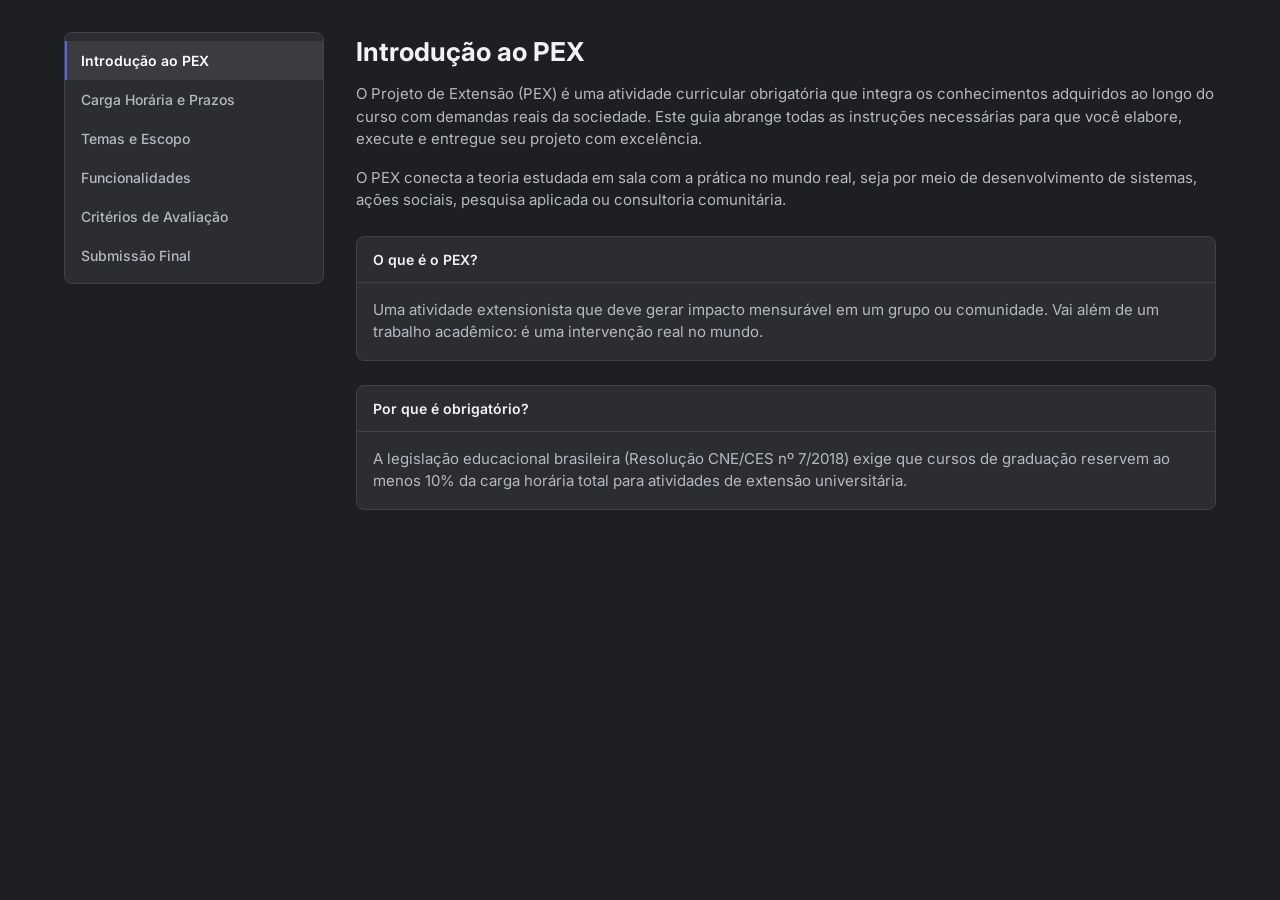
==== guia-pex.html @ d1f0557c "feat: Introduce client-side view switching with new JavaScript and update the PEX guide's HTML struc" ====
<!DOCTYPE html>
<html lang="pt-BR">
<head>
    <meta charset="UTF-8">
    <meta name="viewport" content="width=device-width, initial-scale=1.0">
    <title>Guia Definitivo PEX - Wiki</title>
    <link rel="stylesheet" href="css/styles.css">
    <style>
        /* ── View sections ─────────────────────────────── */
        .view-section {
            display: none;          /* todas ocultas por padrão */
        }
        .view-section.is-active {
            display: block;         /* apenas a ativa fica visível */
        }

        /* ── Sidebar active state ──────────────────────── */
        /* Sobrescreve o genérico do styles.css com visual mais forte */
        .sidebar-nav-item {
            display: block;
            padding: 9px 16px 9px 14px;   /* 14px para acomodar a borda */
            color: var(--text-secondary);
            font-weight: 500;
            cursor: pointer;
            border-left: 2px solid transparent;
            transition: background 0.15s, color 0.15s, border-color 0.15s;
            text-decoration: none;
        }
        .sidebar-nav-item:hover {
            background-color: var(--bg-sidebar-hover);
            color: var(--text-primary);
        }
        .sidebar-nav-item.active {
            background-color: rgba(255, 255, 255, 0.07);
            color: #ffffff;
            font-weight: 600;
            border-left: 2px solid #5865f2;  /* azul/roxo Discord */
        }

        /* ── Content typography ────────────────────────── */
        .main-content h1 {
            font-size: 26px;
            font-weight: 700;
            margin-bottom: 12px;
        }
        .main-content h2 {
            font-size: 18px;
            font-weight: 600;
            margin-top: 36px;
            margin-bottom: 14px;
        }
    </style>
</head>
<body>

<main class="container">
    <div class="internal-layout">

        <!-- ── Sidebar ──────────────────────────────────── -->
        <aside class="sidebar">
            <nav>
                <ul class="sidebar-nav">
                    <li><a class="sidebar-nav-item active" data-view="introducao" href="#introducao">Introdução ao PEX</a></li>
                    <li><a class="sidebar-nav-item" data-view="carga-horaria" href="#carga-horaria">Carga Horária e Prazos</a></li>
                    <li><a class="sidebar-nav-item" data-view="temas" href="#temas">Temas e Escopo</a></li>
                    <li><a class="sidebar-nav-item" data-view="funcionalidades" href="#funcionalidades">Funcionalidades</a></li>
                    <li><a class="sidebar-nav-item" data-view="criterios" href="#criterios">Critérios de Avaliação</a></li>
                    <li><a class="sidebar-nav-item" data-view="submissao" href="#submissao">Submissão Final</a></li>
                </ul>
            </nav>
        </aside>

        <!-- ── Content Switcher ─────────────────────────── -->
        <div class="main-content">

            <!-- VIEW: Introdução -->
            <section class="view-section is-active" id="introducao">
                <h1>Introdução ao PEX</h1>
                <p>O Projeto de Extensão (PEX) é uma atividade curricular obrigatória que integra os conhecimentos adquiridos ao longo do curso com demandas reais da sociedade. Este guia abrange todas as instruções necessárias para que você elabore, execute e entregue seu projeto com excelência.</p>
                <p>O PEX conecta a teoria estudada em sala com a prática no mundo real, seja por meio de desenvolvimento de sistemas, ações sociais, pesquisa aplicada ou consultoria comunitária.</p>

                <div class="structured-block">
                    <div class="block-header"><span>O que é o PEX?</span></div>
                    <div class="block-content">
                        <p style="margin-bottom:0">Uma atividade extensionista que deve gerar impacto mensurável em um grupo ou comunidade. Vai além de um trabalho acadêmico: é uma intervenção real no mundo.</p>
                    </div>
                </div>

                <div class="structured-block">
                    <div class="block-header"><span>Por que é obrigatório?</span></div>
                    <div class="block-content">
                        <p style="margin-bottom:0">A legislação educacional brasileira (Resolução CNE/CES nº 7/2018) exige que cursos de graduação reservem ao menos 10% da carga horária total para atividades de extensão universitária.</p>
                    </div>
                </div>
            </section>

            <!-- VIEW: Carga Horária -->
            <section class="view-section" id="carga-horaria">
                <h1>Carga Horária e Prazos</h1>
                <p>Compreender o cronograma é a etapa crítica inicial. Reserve a carga horária em sua rotina acadêmica com antecedência. A entrega atrasada de relatórios resultará na não emissão de conceito para o período.</p>

                <div class="structured-block">
                    <div class="block-header"><span>Módulo 1 — Regras de Carga Horária</span></div>
                    <div class="block-content">
                        <div class="field-group">
                            <span class="field-label">Horas Estimadas</span>
                            <div class="field-input-mock">300 a 400 horas dependendo do curso e semestre.</div>
                        </div>
                        <div class="field-group">
                            <span class="field-label">Distribuição Recomendada</span>
                            <div class="field-input-mock">Divida as horas em 3 fases: Planejamento (20%), Execução (60%) e Documentação (20%).</div>
                        </div>
                        <div class="field-group">
                            <span class="field-label">Prazo de Submissão Final</span>
                            <div class="field-input-mock">Consulte o cronograma semestral disponível no Moodle da instituição.</div>
                        </div>
                    </div>
                </div>

                <div class="structured-block">
                    <div class="block-header"><span>Consequências de Atraso</span></div>
                    <div class="block-content" style="padding:0">
                        <div style="padding:14px 16px; border-bottom:1px solid var(--border-color)">
                            <strong style="color:var(--text-primary); display:block; margin-bottom:4px">Relatório Parcial em Atraso</strong>
                            <span style="color:var(--text-secondary); font-size:13px">Desconto proporcional na nota da etapa correspondente.</span>
                        </div>
                        <div style="padding:14px 16px">
                            <strong style="color:var(--text-primary); display:block; margin-bottom:4px">Relatório Final em Atraso</strong>
                            <span style="color:var(--text-secondary); font-size:13px">Reprovação automática no componente curricular do PEX no semestre vigente.</span>
                        </div>
                    </div>
                </div>
            </section>

            <!-- VIEW: Temas -->
            <section class="view-section" id="temas">
                <h1>Temas e Escopo do Projeto</h1>
                <p>O PEX deve oferecer valor real e impacto prático. Projetos essencialmente teóricos não atendem à métrica de avaliação. Escolha um escopo aplicável à sua área de formação.</p>

                <div class="structured-block">
                    <div class="block-header"><span>Como escolher um bom tema</span></div>
                    <div class="block-content">
                        <div class="field-group">
                            <span class="field-label">Passo 1 — Identifique um problema real</span>
                            <div class="field-input-mock">Mapeie um problema da comunidade que pode ser mitigado pelos conhecimentos do seu curso (ex: sistemas, saúde, finanças, educação).</div>
                        </div>
                        <div class="field-group">
                            <span class="field-label">Passo 2 — Defina o público-alvo</span>
                            <div class="field-input-mock">Documente o perfil do grupo que será diretamente beneficiado (ex: jovens de escola pública, MEIs da região, idosos em ILPI).</div>
                        </div>
                        <div class="field-group">
                            <span class="field-label">Passo 3 — Valide com o orientador</span>
                            <div class="field-input-mock">Apresente a proposta de tema ao tutor antes de começar. A aprovação prévia é recomendada para evitar retrabalho.</div>
                        </div>
                    </div>
                </div>

                <div class="structured-block">
                    <div class="block-header"><span>Exemplos de Temas por Área</span></div>
                    <div class="block-content" style="padding:0">
                        <div style="padding:14px 16px; border-bottom:1px solid var(--border-color)">
                            <strong style="color:var(--text-primary); display:block; margin-bottom:4px">Tecnologia da Informação</strong>
                            <span style="color:var(--text-secondary); font-size:13px">Desenvolvimento de aplicativo para ONG, sistema de agendamento para pequeno negócio, automação de processos manuais.</span>
                        </div>
                        <div style="padding:14px 16px; border-bottom:1px solid var(--border-color)">
                            <strong style="color:var(--text-primary); display:block; margin-bottom:4px">Administração / Gestão</strong>
                            <span style="color:var(--text-secondary); font-size:13px">Consultoria financeira para MEI, implantação de processos em associação comunitária.</span>
                        </div>
                        <div style="padding:14px 16px">
                            <strong style="color:var(--text-primary); display:block; margin-bottom:4px">Marketing / Design</strong>
                            <span style="color:var(--text-secondary); font-size:13px">Campanha de comunicação social, identidade visual para negócio local emergente.</span>
                        </div>
                    </div>
                </div>
            </section>

            <!-- VIEW: Funcionalidades -->
            <section class="view-section" id="funcionalidades">
                <h1>Funcionalidades e Entregáveis</h1>
                <p>Cada projeto deve obedecer a um escopo mínimo de entregáveis documentais e práticos, independente da área de formação.</p>

                <div class="structured-block">
                    <div class="block-header"><span>Entregáveis Obrigatórios</span></div>
                    <div class="block-content">
                        <div class="field-group">
                            <span class="field-label">Relatório Parcial</span>
                            <div class="field-input-mock">Documento ABNT descrevendo o planejamento, diagnóstico da situação e cronograma de execução. Entregue no meio do semestre.</div>
                        </div>
                        <div class="field-group">
                            <span class="field-label">Relatório Final</span>
                            <div class="field-input-mock">Documento completo com justificativa, metodologia, resultados obtidos, discussão e conclusão. Formato ABNT obrigatório.</div>
                        </div>
                        <div class="field-group">
                            <span class="field-label">Anexos e Evidências</span>
                            <div class="field-input-mock">Capturas de tela, fotos da ação em campo, links de repositório de código, assinaturas de participantes (quando aplicável).</div>
                        </div>
                        <div class="field-group">
                            <span class="field-label">Formulário de Horas</span>
                            <div class="field-input-mock">Diário de atividades com data, descrição e horas dedicadas. Assinado pelo responsável da entidade parceira (se houver).</div>
                        </div>
                    </div>
                </div>

                <div class="structured-block">
                    <div class="block-header"><span>Dica — Repositório no GitHub</span></div>
                    <div class="block-content">
                        <p style="margin-bottom:0">Para projetos de TI, hospede o código no GitHub e inclua o link no relatório. Deixe o repositório público para que o avaliador possa acessar sem barreiras.</p>
                    </div>
                </div>
            </section>

            <!-- VIEW: Critérios -->
            <section class="view-section" id="criterios">
                <h1>Critérios de Avaliação</h1>
                <p>A correção baseia-se em uma rubrica objetiva verificada pelo orientador/tutor designado. Conheça os pesos para priorizar seu esforço corretamente.</p>

                <div class="structured-block">
                    <div class="block-header"><span>Rubrica de Avaliação</span></div>
                    <div class="block-content" style="padding:0">
                        <div style="padding:14px 16px; border-bottom:1px solid var(--border-color)">
                            <strong style="color:var(--text-primary); display:block; margin-bottom:4px">Escrita Acadêmica — Peso 30%</strong>
                            <span style="color:var(--text-secondary); font-size:13px">Norma ABNT, coerência textual, estrutura do relatório, ausência de plágio.</span>
                        </div>
                        <div style="padding:14px 16px; border-bottom:1px solid var(--border-color)">
                            <strong style="color:var(--text-primary); display:block; margin-bottom:4px">Impacto Social / Técnico — Peso 40%</strong>
                            <span style="color:var(--text-secondary); font-size:13px">Contribuição real e mensurável para o público-alvo. Evidências documentadas no relatório.</span>
                        </div>
                        <div style="padding:14px 16px; border-bottom:1px solid var(--border-color)">
                            <strong style="color:var(--text-primary); display:block; margin-bottom:4px">Qualidade das Evidências — Peso 20%</strong>
                            <span style="color:var(--text-secondary); font-size:13px">Diversidade e pertinência dos anexos: fotos, prints, código, formulários, relatórios de campo.</span>
                        </div>
                        <div style="padding:14px 16px">
                            <strong style="color:var(--text-primary); display:block; margin-bottom:4px">Pontualidade nas Entregas — Peso 10%</strong>
                            <span style="color:var(--text-secondary); font-size:13px">Respeito aos prazos do relatório parcial e final conforme calendário acadêmico.</span>
                        </div>
                    </div>
                </div>
            </section>

            <!-- VIEW: Submissão -->
            <section class="view-section" id="submissao">
                <h1>Submissão Final</h1>
                <p>Após concluir toda a execução e documentação do projeto, siga as etapas abaixo para a submissão formal e garantir a aprovação no componente curricular.</p>

                <div class="structured-block">
                    <div class="block-header"><span>Passo a Passo da Submissão</span></div>
                    <div class="block-content">
                        <div class="field-group">
                            <span class="field-label">Etapa 1 — Conversão para PDF</span>
                            <div class="field-input-mock">Converta o documento Word final para PDF mantendo a formatação ABNT íntegra. Verifique margens, fontes e sumário.</div>
                        </div>
                        <div class="field-group">
                            <span class="field-label">Etapa 2 — Revisão de Plágio</span>
                            <div class="field-input-mock">Execute o relatório no Turnitin ou Copyspider. A taxa de similaridade aceitável é inferior a 25%.</div>
                        </div>
                        <div class="field-group">
                            <span class="field-label">Etapa 3 — Upload na Plataforma</span>
                            <div class="field-input-mock">Acesse o Moodle → Disciplina PEX → Tarefa de Submissão Final → Anexe o PDF e confirme o envio.</div>
                        </div>
                        <div class="field-group">
                            <span class="field-label">Etapa 4 — Confirmação por E-mail</span>
                            <div class="field-input-mock">Você receberá um e-mail automático de confirmação após o envio bem-sucedido. Guarde esse e-mail como comprovante.</div>
                        </div>
                    </div>
                </div>

                <div class="structured-block">
                    <div class="block-header"><span>Checklist antes de Enviar</span></div>
                    <div class="block-content" style="padding:0">
                        <div style="padding:12px 16px; border-bottom:1px solid var(--border-color)">
                            <span style="color:var(--text-secondary); font-size:13px">✅ Relatório em formato PDF com nome correto (ex: <em>PEX_NomeAluno_Semestre.pdf</em>)</span>
                        </div>
                        <div style="padding:12px 16px; border-bottom:1px solid var(--border-color)">
                            <span style="color:var(--text-secondary); font-size:13px">✅ Todas as seções obrigatórias presentes (Introdução, Metodologia, Resultados, Conclusão)</span>
                        </div>
                        <div style="padding:12px 16px; border-bottom:1px solid var(--border-color)">
                            <span style="color:var(--text-secondary); font-size:13px">✅ Anexos e evidências incluídos e nomeados corretamente</span>
                        </div>
                        <div style="padding:12px 16px">
                            <span style="color:var(--text-secondary); font-size:13px">✅ Formulário de horas assinado digitalizado em PDF junto ao relatório</span>
                        </div>
                    </div>
                </div>
            </section>

        </div><!-- /.main-content -->
    </div><!-- /.internal-layout -->
</main>

<script src="js/main.js"></script>
</body>
</html>
---- css/styles.css ----
@import url('https://fonts.googleapis.com/css2?family=Inter:wght@400;500;600;700&display=swap');

:root {
  /* Discohook Theme Colors */
  --bg-main: #1e1f22;
  --bg-card: #2b2d31;
  --bg-card-hover: #313338;
  --bg-sidebar: #2b2d31;
  --bg-sidebar-hover: #35373c;
  --border-color: #3f4147;
  --text-primary: #f2f3f5;
  --text-secondary: #b5bac1;
  --link-color: #00a8fc;
  --link-hover: #19b2ff;
  
  --spacing-sm: 8px;
  --spacing-md: 16px;
  --spacing-lg: 24px;
  --spacing-xl: 32px;
  
  --radius-sm: 4px;
  --radius-md: 8px;
  --radius-lg: 12px;
}

* {
  margin: 0;
  padding: 0;
  box-sizing: border-box;
}

body {
  font-family: 'Inter', -apple-system, BlinkMacSystemFont, 'Segoe UI', Roboto, Helvetica, Arial, sans-serif;
  background-color: var(--bg-main);
  color: var(--text-primary);
  line-height: 1.5;
  font-size: 14px;
}

a {
  color: var(--link-color);
  text-decoration: none;
  transition: color 0.2s ease;
}
a:hover {
  color: var(--link-hover);
}

/* Layout Centralizado Max-Width */
.container {
  max-width: 1200px;
  margin: 0 auto;
  padding: var(--spacing-xl) var(--spacing-lg);
}

/* Typography Headings */
h1, h2, h3, h4 {
  color: var(--text-primary);
  font-weight: 600;
  margin-bottom: var(--spacing-md);
}

h1.main-title {
  font-size: 28px;
  font-weight: 700;
  margin-bottom: var(--spacing-xl);
}

.section-title {
  font-size: 18px;
  font-weight: 600;
  margin-top: var(--spacing-xl);
  margin-bottom: var(--spacing-md);
  padding-bottom: var(--spacing-sm);
  border-bottom: 1px solid var(--border-color);
}

/* Grid System for Cards (Index Page) */
.card-grid {
  display: grid;
  grid-template-columns: repeat(1, 1fr);
  gap: var(--spacing-md);
}

@media (min-width: 768px) {
  .card-grid {
    grid-template-columns: repeat(2, 1fr);
  }
}

@media (min-width: 1024px) {
  .card-grid {
    grid-template-columns: repeat(3, 1fr);
  }
}

@media (min-width: 1200px) {
  .card-grid {
    grid-template-columns: repeat(4, 1fr);
  }
}

/* Card Styles */
.card {
  background-color: var(--bg-card);
  border: 1px solid var(--border-color);
  border-radius: var(--radius-md);
  padding: var(--spacing-md);
  cursor: pointer;
  transition: all 0.2s ease;
  display: flex;
  flex-direction: column;
}

.card:hover {
  background-color: var(--bg-card-hover);
  border-color: #53555b;
}

.card-title {
  font-size: 16px;
  font-weight: 600;
  margin-bottom: 4px;
}

.card-desc {
  color: var(--text-secondary);
  font-size: 13px;
  line-height: 1.4;
}

/* Internal Layout (Sidebar + Main Content) */
.internal-layout {
  display: flex;
  flex-direction: column;
  gap: var(--spacing-xl);
}

@media (min-width: 768px) {
  .internal-layout {
    flex-direction: row;
    align-items: flex-start;
  }
}

/* Sidebar */
.sidebar {
  width: 100%;
  background-color: var(--bg-sidebar);
  border-radius: var(--radius-md);
  padding: var(--spacing-sm) 0;
  position: sticky;
  top: var(--spacing-xl);
  border: 1px solid var(--border-color);
}

@media (min-width: 768px) {
  .sidebar {
    width: 260px;
    flex-shrink: 0;
  }
}

.sidebar-nav {
  list-style: none;
}

.sidebar-nav-item {
  padding: 8px var(--spacing-md);
  color: var(--text-secondary);
  font-weight: 500;
  cursor: pointer;
  transition: background 0.2s, color 0.2s;
  border-left: 2px solid transparent; /* Para active state posterior */
}

.sidebar-nav-item:hover {
  background-color: var(--bg-sidebar-hover);
  color: var(--text-primary);
}

.sidebar-nav-item.active {
  background-color: rgba(255, 255, 255, 0.05); /* Slight highlight */
  color: var(--text-primary);
}

/* Main Content Area */
.main-content {
  flex: 1;
  min-width: 0; /* Prevents flex items from spilling over */
}

.main-content h1 {
  font-size: 24px;
  margin-bottom: 8px;
}

.main-content p {
  color: var(--text-secondary);
  margin-bottom: var(--spacing-md);
  font-size: 15px;
}

/* Internal Structured Block (Like Action blocks in image 2) */
.structured-block {
  background-color: var(--bg-card);
  border: 1px solid var(--border-color);
  border-radius: var(--radius-md);
  overflow: hidden;
  margin-top: var(--spacing-lg);
  margin-bottom: var(--spacing-lg);
}

.block-header {
  padding: 12px var(--spacing-md);
  display: flex;
  justify-content: space-between;
  align-items: center;
  border-bottom: 1px solid var(--border-color);
  font-weight: 600;
}

.block-content {
  padding: var(--spacing-md);
}

/* Fields mimicking input/dropdown in Discohook */
.field-group {
  margin-bottom: var(--spacing-md);
}

.field-label {
  display: block;
  font-size: 12px;
  font-weight: 600;
  text-transform: uppercase;
  color: var(--text-secondary);
  margin-bottom: 6px;
}

.field-input-mock {
  background-color: var(--bg-main);
  border: 1px solid var(--border-color);
  border-radius: var(--radius-sm);
  padding: 10px 12px;
  color: var(--text-primary);
  font-size: 14px;
}

/* Utilities */
.mb-lg { margin-bottom: var(--spacing-lg); }
.mt-lg { margin-top: var(--spacing-lg); }
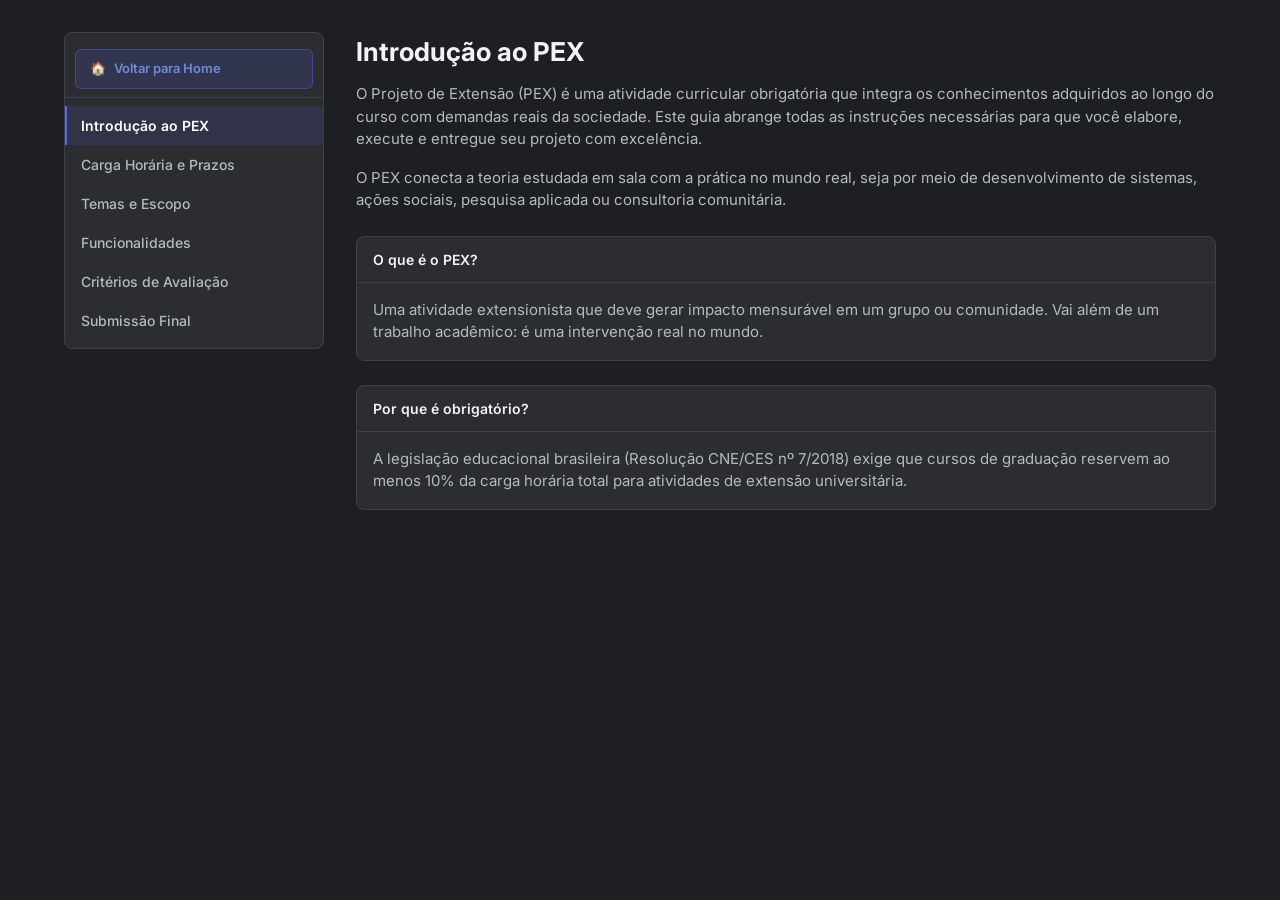
==== commit e3faf949: "feat: Add comprehensive styling with a new CSS file and update `guia-pex.html` to integrate the new " ====
--- a/guia-pex.html
+++ b/guia-pex.html
@@ -8,17 +8,61 @@
     <style>
         /* ── View sections ─────────────────────────────── */
         .view-section {
-            display: none;          /* todas ocultas por padrão */
+            display: none;
         }
         .view-section.is-active {
-            display: block;         /* apenas a ativa fica visível */
-        }
-
-        /* ── Sidebar active state ──────────────────────── */
-        /* Sobrescreve o genérico do styles.css com visual mais forte */
+            display: block;
+        }
+
+        /* ── Sidebar ───────────────────────────────────── */
+        .sidebar {
+            background-color: var(--bg-card);
+            padding: var(--spacing-sm) 0;
+            position: sticky;
+            top: 24px;
+        }
+
+        /* Mobile: sidebar vira barra estática no topo, sem sobreposição */
+        @media (max-width: 767px) {
+            .sidebar {
+                position: static;
+                width: 100%;
+            }
+        }
+
+        /* ── Botão de Home ─────────────────────────────── */
+        .sidebar-home-btn {
+            display: flex;
+            align-items: center;
+            gap: 8px;
+            margin: 8px 10px 4px;
+            padding: 9px 14px;
+            background-color: rgba(88, 101, 242, 0.15);
+            border: 1px solid rgba(88, 101, 242, 0.4);
+            border-radius: 6px;
+            color: #7289da;
+            font-weight: 600;
+            font-size: 13px;
+            text-decoration: none;
+            transition: background 0.15s, border-color 0.15s, color 0.15s;
+        }
+        .sidebar-home-btn:hover {
+            background-color: rgba(88, 101, 242, 0.28);
+            border-color: rgba(88, 101, 242, 0.7);
+            color: #adb9ff;
+        }
+
+        /* Divisor após o botão de home */
+        .sidebar-divider {
+            height: 1px;
+            background-color: var(--border-color);
+            margin: 8px 0;
+        }
+
+        /* ── Sidebar active state  ─────────────────────── */
         .sidebar-nav-item {
             display: block;
-            padding: 9px 16px 9px 14px;   /* 14px para acomodar a borda */
+            padding: 9px 16px 9px 14px;
             color: var(--text-secondary);
             font-weight: 500;
             cursor: pointer;
@@ -31,10 +75,10 @@
             color: var(--text-primary);
         }
         .sidebar-nav-item.active {
-            background-color: rgba(255, 255, 255, 0.07);
+            background-color: rgba(88, 101, 242, 0.12);
             color: #ffffff;
             font-weight: 600;
-            border-left: 2px solid #5865f2;  /* azul/roxo Discord */
+            border-left: 2px solid #5865f2;
         }
 
         /* ── Content typography ────────────────────────── */
@@ -58,6 +102,12 @@
 
         <!-- ── Sidebar ──────────────────────────────────── -->
         <aside class="sidebar">
+            <!-- Botão Voltar para Home -->
+            <a href="index.html" class="sidebar-home-btn">
+                🏠 <span>Voltar para Home</span>
+            </a>
+            <div class="sidebar-divider"></div>
+
             <nav>
                 <ul class="sidebar-nav">
                     <li><a class="sidebar-nav-item active" data-view="introducao" href="#introducao">Introdução ao PEX</a></li>
--- a/css/styles.css
+++ b/css/styles.css
@@ -154,6 +154,13 @@
   border: 1px solid var(--border-color);
 }
 
+@media (max-width: 767px) {
+  .sidebar {
+    position: static;   /* Remove o sticky no mobile */
+    width: 100%;
+  }
+}
+
 @media (min-width: 768px) {
   .sidebar {
     width: 260px;
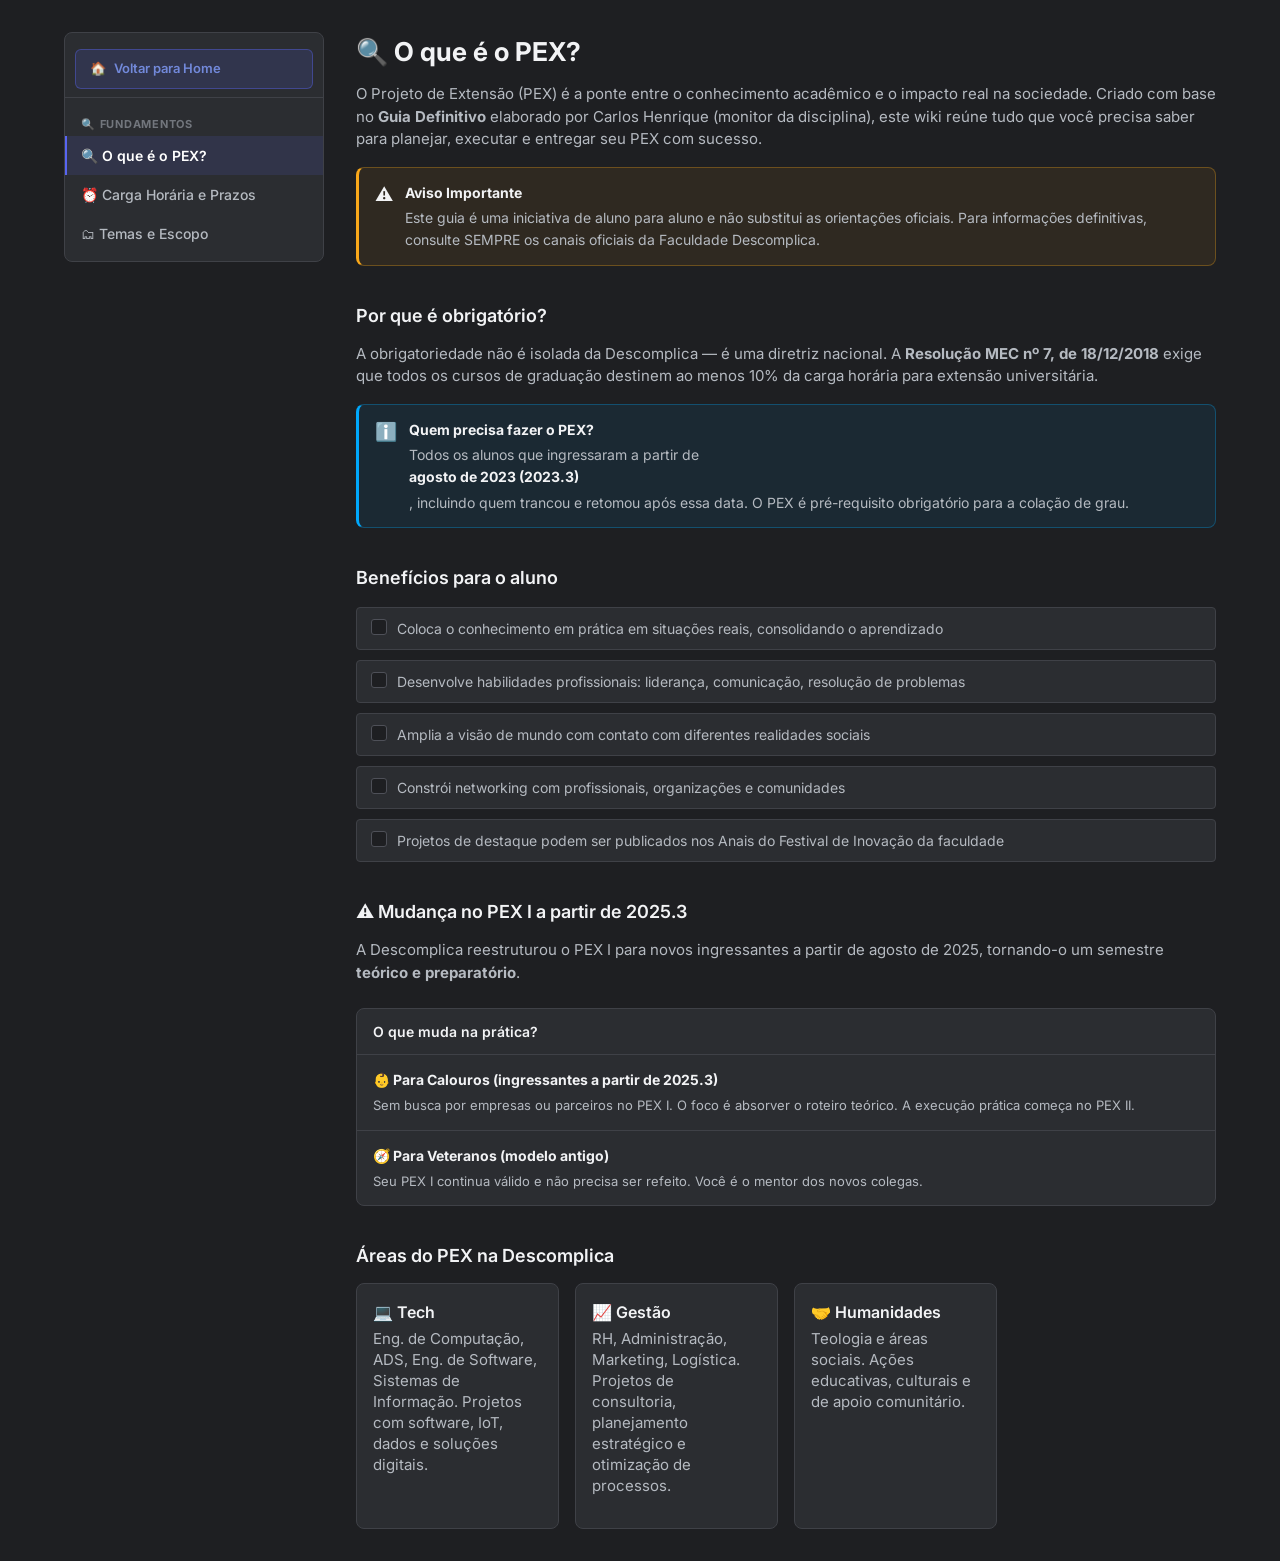
==== commit 461a617a: "feat: Establish initial site structure and styling with new CSS/JS, and add academic roadmap documen" ====
--- a/guia-pex.html
+++ b/guia-pex.html
@@ -52,13 +52,28 @@
             color: #adb9ff;
         }
 
-        /* Divisor após o botão de home */
+/* Divisor após o botão de home */
         .sidebar-divider {
             height: 1px;
             background-color: var(--border-color);
             margin: 8px 0;
         }
 
+        /* Cabeçalho de categoria dentro da sidebar */
+        .sidebar-category {
+            padding: 10px 16px 4px;
+            margin: 0;
+            font-size: 11px;
+            font-weight: 700;
+            text-transform: uppercase;
+            letter-spacing: 0.07em;
+            color: #72767d;
+            user-select: none;
+        }
+
+        /* Grupos de menu ocultos por padrão — o JS exibe apenas o ativo */
+        #menu-execucao { display: none; }
+        #menu-missoes  { display: none; }
         /* ── Sidebar active state  ─────────────────────── */
         .sidebar-nav-item {
             display: block;
@@ -102,20 +117,44 @@
 
         <!-- ── Sidebar ──────────────────────────────────── -->
         <aside class="sidebar">
-            <!-- Botão Voltar para Home -->
+            <!-- Botão Voltar para Home (sempre visível) -->
             <a href="index.html" class="sidebar-home-btn">
                 🏠 <span>Voltar para Home</span>
             </a>
             <div class="sidebar-divider"></div>
 
-            <nav>
+            <!-- Grupo 1: Fundamentos do PEX -->
+            <nav id="menu-fundamentos" class="sidebar-menu-group">
+                <p class="sidebar-category">🔍 Fundamentos</p>
                 <ul class="sidebar-nav">
-                    <li><a class="sidebar-nav-item active" data-view="introducao" href="#introducao">Introdução ao PEX</a></li>
-                    <li><a class="sidebar-nav-item" data-view="carga-horaria" href="#carga-horaria">Carga Horária e Prazos</a></li>
-                    <li><a class="sidebar-nav-item" data-view="temas" href="#temas">Temas e Escopo</a></li>
-                    <li><a class="sidebar-nav-item" data-view="funcionalidades" href="#funcionalidades">Funcionalidades</a></li>
-                    <li><a class="sidebar-nav-item" data-view="criterios" href="#criterios">Critérios de Avaliação</a></li>
-                    <li><a class="sidebar-nav-item" data-view="submissao" href="#submissao">Submissão Final</a></li>
+                    <li><a class="sidebar-nav-item active" data-view="introducao" href="#introducao">🔍 O que é o PEX?</a></li>
+                    <li><a class="sidebar-nav-item" data-view="carga-horaria" href="#carga-horaria">⏰ Carga Horária e Prazos</a></li>
+                    <li><a class="sidebar-nav-item" data-view="temas" href="#temas">🗂 Temas e Escopo</a></li>
+                </ul>
+            </nav>
+
+            <!-- Grupo 2: Execução e Entregáveis -->
+            <nav id="menu-execucao" class="sidebar-menu-group">
+                <p class="sidebar-category">🏗️ Execução e Entregáveis</p>
+                <ul class="sidebar-nav">
+                    <li><a class="sidebar-nav-item" data-view="funcionalidades" href="#funcionalidades">📦 Relatório e Evidências</a></li>
+                    <li><a class="sidebar-nav-item" data-view="criterios" href="#criterios">📊 Critérios de Avaliação</a></li>
+                    <li><a class="sidebar-nav-item" data-view="submissao" href="#submissao">📥 Submissão Final</a></li>
+                </ul>
+            </nav>
+
+            <!-- Grupo 3: Missões Práticas -->
+            <nav id="menu-missoes" class="sidebar-menu-group">
+                <p class="sidebar-category">📋 Missões Práticas</p>
+                <ul class="sidebar-nav">
+                    <li><a class="sidebar-nav-item" data-view="missao-pex1" href="#missao-pex1">PEX I — Introdução</a></li>
+                    <li><a class="sidebar-nav-item" data-view="missao-pex2" href="#missao-pex2">PEX II — Reconhecimento</a></li>
+                    <li><a class="sidebar-nav-item" data-view="missao-pex3" href="#missao-pex3">PEX III — Análise</a></li>
+                    <li><a class="sidebar-nav-item" data-view="missao-pex4" href="#missao-pex4">PEX IV — Coleta de Dados</a></li>
+                    <li><a class="sidebar-nav-item" data-view="missao-pex5" href="#missao-pex5">PEX V — Construção</a></li>
+                    <li><a class="sidebar-nav-item" data-view="missao-pex6" href="#missao-pex6">PEX VI — Execução</a></li>
+                    <li><a class="sidebar-nav-item" data-view="missao-pex7" href="#missao-pex7">PEX VII — Avaliação</a></li>
+                    <li><a class="sidebar-nav-item" data-view="missao-pex8" href="#missao-pex8">PEX VIII — Consolidação</a></li>
                 </ul>
             </nav>
         </aside>
@@ -125,21 +164,135 @@
 
             <!-- VIEW: Introdução -->
             <section class="view-section is-active" id="introducao">
-                <h1>Introdução ao PEX</h1>
-                <p>O Projeto de Extensão (PEX) é uma atividade curricular obrigatória que integra os conhecimentos adquiridos ao longo do curso com demandas reais da sociedade. Este guia abrange todas as instruções necessárias para que você elabore, execute e entregue seu projeto com excelência.</p>
-                <p>O PEX conecta a teoria estudada em sala com a prática no mundo real, seja por meio de desenvolvimento de sistemas, ações sociais, pesquisa aplicada ou consultoria comunitária.</p>
+                <h1>🔍 O que é o PEX?</h1>
+                <p>O Projeto de Extensão (PEX) é a ponte entre o conhecimento acadêmico e o impacto real na sociedade. Criado com base no <strong>Guia Definitivo</strong> elaborado por Carlos Henrique (monitor da disciplina), este wiki reúne tudo que você precisa saber para planejar, executar e entregar seu PEX com sucesso.</p>
+
+                <div class="callout callout-warning">
+                    <span class="callout-icon">⚠️</span>
+                    <div class="callout-body">
+                        <strong>Aviso Importante</strong>
+                        Este guia é uma iniciativa de aluno para aluno e não substitui as orientações oficiais. Para informações definitivas, consulte SEMPRE os canais oficiais da Faculdade Descomplica.
+                    </div>
+                </div>
+
+                <h2>Por que é obrigatório?</h2>
+                <p>A obrigatoriedade não é isolada da Descomplica — é uma diretriz nacional. A <strong>Resolução MEC nº 7, de 18/12/2018</strong> exige que todos os cursos de graduação destinem ao menos 10% da carga horária para extensão universitária.</p>
+
+                <div class="callout callout-info">
+                    <span class="callout-icon">ℹ️</span>
+                    <div class="callout-body">
+                        <strong>Quem precisa fazer o PEX?</strong>
+                        Todos os alunos que ingressaram a partir de <strong>agosto de 2023 (2023.3)</strong>, incluindo quem trancou e retomou após essa data. O PEX é pré-requisito obrigatório para a colação de grau.
+                    </div>
+                </div>
+
+                <h2>Benefícios para o aluno</h2>
+                <ul class="checklist">
+                    <li class="checklist-item"><input type="checkbox"><span>Coloca o conhecimento em prática em situações reais, consolidando o aprendizado</span></li>
+                    <li class="checklist-item"><input type="checkbox"><span>Desenvolve habilidades profissionais: liderança, comunicação, resolução de problemas</span></li>
+                    <li class="checklist-item"><input type="checkbox"><span>Amplia a visão de mundo com contato com diferentes realidades sociais</span></li>
+                    <li class="checklist-item"><input type="checkbox"><span>Constrói networking com profissionais, organizações e comunidades</span></li>
+                    <li class="checklist-item"><input type="checkbox"><span>Projetos de destaque podem ser publicados nos Anais do Festival de Inovação da faculdade</span></li>
+                </ul>
+
+                <h2>⚠️ Mudança no PEX I a partir de 2025.3</h2>
+                <p>A Descomplica reestruturou o PEX I para novos ingressantes a partir de agosto de 2025, tornando-o um semestre <strong>teórico e preparatório</strong>.</p>
 
                 <div class="structured-block">
-                    <div class="block-header"><span>O que é o PEX?</span></div>
-                    <div class="block-content">
-                        <p style="margin-bottom:0">Uma atividade extensionista que deve gerar impacto mensurável em um grupo ou comunidade. Vai além de um trabalho acadêmico: é uma intervenção real no mundo.</p>
-                    </div>
-                </div>
-
-                <div class="structured-block">
-                    <div class="block-header"><span>Por que é obrigatório?</span></div>
-                    <div class="block-content">
-                        <p style="margin-bottom:0">A legislação educacional brasileira (Resolução CNE/CES nº 7/2018) exige que cursos de graduação reservem ao menos 10% da carga horária total para atividades de extensão universitária.</p>
+                    <div class="block-header"><span>O que muda na prática?</span></div>
+                    <div class="block-content" style="padding:0">
+                        <div style="padding:14px 16px; border-bottom:1px solid var(--border-color)">
+                            <strong style="color:var(--text-primary); display:block; margin-bottom:4px">👶 Para Calouros (ingressantes a partir de 2025.3)</strong>
+                            <span style="color:var(--text-secondary); font-size:13px">Sem busca por empresas ou parceiros no PEX I. O foco é absorver o roteiro teórico. A execução prática começa no PEX II.</span>
+                        </div>
+                        <div style="padding:14px 16px">
+                            <strong style="color:var(--text-primary); display:block; margin-bottom:4px">🧭 Para Veteranos (modelo antigo)</strong>
+                            <span style="color:var(--text-secondary); font-size:13px">Seu PEX I continua válido e não precisa ser refeito. Você é o mentor dos novos colegas.</span>
+                        </div>
+                    </div>
+                </div>
+
+                <h2>Áreas do PEX na Descomplica</h2>
+                <div class="card-grid" style="margin-top:8px">
+                    <div class="card" style="cursor:default">
+                        <h3 class="card-title">💻 Tech</h3>
+                        <p class="card-desc">Eng. de Computação, ADS, Eng. de Software, Sistemas de Informação. Projetos com software, IoT, dados e soluções digitais.</p>
+                    </div>
+                    <div class="card" style="cursor:default">
+                        <h3 class="card-title">📈 Gestão</h3>
+                        <p class="card-desc">RH, Administração, Marketing, Logística. Projetos de consultoria, planejamento estratégico e otimização de processos.</p>
+                    </div>
+                    <div class="card" style="cursor:default">
+                        <h3 class="card-title">🤝 Humanidades</h3>
+                        <p class="card-desc">Teologia e áreas sociais. Ações educativas, culturais e de apoio comunitário.</p>
+                    </div>
+                </div>
+            </section>
+
+            <!-- VIEW: PEX I (Roteiro) -->
+            <section class="view-section" id="pex1">
+                <h1>📋 Roteiro PEX 1</h1>
+                <p>O PEX I é o seu ponto de partida. Para calouros a partir de 2025.3, trata-se de uma etapa <strong>100% teórica</strong> — sem necessidade de visita presencial a campo. O objetivo é você se inspirar em projetos anteriores e entender o que é o PEX na prática.</p>
+
+                <div class="callout callout-info">
+                    <span class="callout-icon">📌</span>
+                    <div class="callout-body">
+                        <strong>Onde acessar o roteiro oficial?</strong>
+                        Acesse a <strong>Plataforma de Aulas (LMS)</strong> da Descomplica → localize o Módulo de Projeto de Extensão na sua grade → clique em PEX I.
+                    </div>
+                </div>
+
+                <h2>🎯 Objetivo desta etapa</h2>
+                <p>Introduzir o conceito de Projeto de Extensão. O aluno deve se inspirar em projetos anteriores publicados nos Anais. <strong>A atividade não exige ida a campo.</strong></p>
+
+                <h2>🗂 O que você vai fazer</h2>
+                <ul class="checklist">
+                    <li class="checklist-item"><input type="checkbox"><span>Acessar o link dos <strong>"Anais de Projeto Integrador de Extensão"</strong> disponibilizado no seu roteiro oficial</span></li>
+                    <li class="checklist-item"><input type="checkbox"><span>Escolher <strong>um artigo publicado</strong> que seja da sua área de conhecimento (Tech, Gestão ou Humanidades)</span></li>
+                    <li class="checklist-item"><input type="checkbox"><span>Ler o artigo escolhido com atenção total</span></li>
+                    <li class="checklist-item"><input type="checkbox"><span>Identificar o ODS (Objetivo de Desenvolvimento Sustentável) que o artigo aborda</span></li>
+                    <li class="checklist-item"><input type="checkbox"><span>Redigir suas conclusões sobre o que leu</span></li>
+                </ul>
+
+                <h2>📥 O que você precisa entregar</h2>
+                <ul class="checklist">
+                    <li class="checklist-item"><input type="checkbox"><span><strong>ODS identificado:</strong> Qual objetivo de desenvolvimento sustentável o artigo trabalhava?</span></li>
+                    <li class="checklist-item"><input type="checkbox"><span><strong>Descrição da atividade:</strong> O que foi realizado no projeto que você leu?</span></li>
+                    <li class="checklist-item"><input type="checkbox"><span><strong>Suas conclusões:</strong> O que você aprendeu com a leitura?</span></li>
+                    <li class="checklist-item"><input type="checkbox"><span><strong>Arquivo PDF:</strong> Anexar o PDF do artigo que você escolheu</span></li>
+                </ul>
+
+                <div class="callout callout-warning">
+                    <span class="callout-icon">⚠️</span>
+                    <div class="callout-body">
+                        <strong>Carga horária do PEX I</strong>
+                        Em geral, são exigidas <strong>40 horas</strong> de atividades por semestre. Confirme a carga exata no seu histórico e roteiro oficial, pois pode variar por curso.
+                    </div>
+                </div>
+
+                <h2>🤖 Usando IA para estruturar suas conclusões</h2>
+                <p>Você pode usar ferramentas de IA (como ChatGPT ou Gemini) para organizar suas ideias antes de escrever. Use o prompt abaixo como ponto de partida — adapte para o artigo que você leu:</p>
+
+                <div class="prompt-card">
+                    <div class="prompt-card-header">
+                        <span class="prompt-card-label">💬 Prompt sugerido</span>
+                        <button class="prompt-copy-btn" onclick="copyPrompt(this)">Copiar</button>
+                    </div>
+                    <div class="prompt-card-body" id="prompt-pex1">Leia o seguinte resumo de um artigo de extensão universitária:
+
+[COLE AQUI O RESUMO OU TRECHO DO ARTIGO]
+
+Com base neste artigo, me ajude a:
+1. Identificar qual ODS (Objetivo de Desenvolvimento Sustentável) ele se relaciona e por quê.
+2. Fazer um resumo em 3 parágrafos da atividade que foi realizada no projeto.
+3. Escrever minhas conclusões pessoais sobre o que aprendi com a leitura, em linguagem acadêmica simples.</div>
+                </div>
+
+                <div class="callout callout-info">
+                    <span class="callout-icon">💡</span>
+                    <div class="callout-body">
+                        <strong>Dica: Os 17 ODS da ONU</strong>
+                        ODS 1: Erradicação da Pobreza · ODS 2: Fome Zero · ODS 3: Saúde e Bem-Estar · ODS 4: Educação de Qualidade · ODS 8: Trabalho Decente · ODS 9: Indústria e Inovação · ODS 10: Redução das Desigualdades · ODS 11: Cidades Sustentáveis · ODS 16: Paz e Justiça. Consulte o roteiro LMS para saber quais ODS são mais relevantes para sua área.
                     </div>
                 </div>
             </section>
@@ -314,24 +467,589 @@
                     </div>
                 </div>
 
-                <div class="structured-block">
-                    <div class="block-header"><span>Checklist antes de Enviar</span></div>
-                    <div class="block-content" style="padding:0">
-                        <div style="padding:12px 16px; border-bottom:1px solid var(--border-color)">
-                            <span style="color:var(--text-secondary); font-size:13px">✅ Relatório em formato PDF com nome correto (ex: <em>PEX_NomeAluno_Semestre.pdf</em>)</span>
-                        </div>
-                        <div style="padding:12px 16px; border-bottom:1px solid var(--border-color)">
-                            <span style="color:var(--text-secondary); font-size:13px">✅ Todas as seções obrigatórias presentes (Introdução, Metodologia, Resultados, Conclusão)</span>
-                        </div>
-                        <div style="padding:12px 16px; border-bottom:1px solid var(--border-color)">
-                            <span style="color:var(--text-secondary); font-size:13px">✅ Anexos e evidências incluídos e nomeados corretamente</span>
-                        </div>
-                        <div style="padding:12px 16px">
-                            <span style="color:var(--text-secondary); font-size:13px">✅ Formulário de horas assinado digitalizado em PDF junto ao relatório</span>
-                        </div>
-                    </div>
-                </div>
-            </section>
+                <h2>✅ Checklist antes de Enviar</h2>
+                <ul class="checklist">
+                    <li class="checklist-item">
+                        <input type="checkbox" id="check-pdf">
+                        <label for="check-pdf"><span>Relatório em formato PDF com nome correto (ex: <em>PEX_NomeAluno_Semestre.pdf</em>)</span></label>
+                    </li>
+                    <li class="checklist-item">
+                        <input type="checkbox" id="check-secoes">
+                        <label for="check-secoes"><span>Todas as seções obrigatórias presentes (Introdução, Metodologia, Resultados, Conclusão)</span></label>
+                    </li>
+                    <li class="checklist-item">
+                        <input type="checkbox" id="check-anexos">
+                        <label for="check-anexos"><span>Anexos e evidências incluídos e nomeados corretamente</span></label>
+                    </li>
+                    <li class="checklist-item">
+                        <input type="checkbox" id="check-formulario">
+                        <label for="check-formulario"><span>Formulário de horas assinado digitalizado em PDF junto ao relatório</span></label>
+                    </li>
+                    <li class="checklist-item">
+                        <input type="checkbox" id="check-plagio">
+                        <label for="check-plagio"><span>Taxa de similaridade no Turnitin/Copyspider abaixo de 25%</span></label>
+                    </li>
+                    <li class="checklist-item">
+                        <input type="checkbox" id="check-email">
+                        <label for="check-email"><span>E-mail de confirmação de envio recebido e salvo como comprovante</span></label>
+                    </li>
+                </ul>
+            </section>
+
+            <!-- ════════════════════════════════════════ -->
+            <!-- MISSÕES PRÁTICAS: PEX I ao PEX VIII    -->
+            <!-- ════════════════════════════════════════ -->
+
+            <!-- ── MISSÃO PEX I ──────────────────────── -->
+            <section class="view-section" id="missao-pex1">
+                <h1>📋 Missão PEX I</h1>
+                <p>O PEX I é sua porta de entrada no mundo da extensão universitária. Não há visita a campo — o objetivo é você se inspirar em projetos reais já publicados e refletir sobre o impacto social deles.</p>
+
+                <a class="download-btn" href="assets/Roteiro Ciência da Computação I - PEX.pdf" download>
+                    <span class="download-icon">📄</span> Baixar Roteiro Oficial — PEX I (PDF)
+                </a>
+
+                <h2>🎯 Objetivo desta etapa</h2>
+                <p>Introduzir o conceito de Projeto de Extensão por meio da leitura de um artigo publicado nos Anais. <strong>A atividade não exige ida a campo.</strong></p>
+
+                <h2>🗂 O que você vai fazer</h2>
+                <ul class="checklist">
+                    <li class="checklist-item"><input type="checkbox" id="m1fa1"><label for="m1fa1"><span>Acessar o link dos <strong>"Anais de Projeto Integrador de Extensão"</strong> disponibilizado no roteiro oficial</span></label></li>
+                    <li class="checklist-item"><input type="checkbox" id="m1fa2"><label for="m1fa2"><span>Escolher <strong>um artigo publicado</strong> da sua área (Tech, Gestão ou Humanidades)</span></label></li>
+                    <li class="checklist-item"><input type="checkbox" id="m1fa3"><label for="m1fa3"><span>Ler o artigo com atenção total</span></label></li>
+                    <li class="checklist-item"><input type="checkbox" id="m1fa4"><label for="m1fa4"><span>Identificar o ODS (Objetivo de Desenvolvimento Sustentável) abordado</span></label></li>
+                    <li class="checklist-item"><input type="checkbox" id="m1fa5"><label for="m1fa5"><span>Redigir suas conclusões pessoais sobre a leitura</span></label></li>
+                </ul>
+
+                <h2>📥 O que você precisa entregar</h2>
+                <ul class="checklist">
+                    <li class="checklist-item"><input type="checkbox" id="m1en1"><label for="m1en1"><span><strong>ODS identificado</strong> — qual objetivo ele abordava e por quê</span></label></li>
+                    <li class="checklist-item"><input type="checkbox" id="m1en2"><label for="m1en2"><span><strong>Descrição da atividade</strong> — o que foi realizado no projeto lido</span></label></li>
+                    <li class="checklist-item"><input type="checkbox" id="m1en3"><label for="m1en3"><span><strong>Suas conclusões</strong> — o que você aprendeu com a leitura</span></label></li>
+                    <li class="checklist-item"><input type="checkbox" id="m1en4"><label for="m1en4"><span><strong>Arquivo PDF</strong> do artigo escolhido anexado na plataforma</span></label></li>
+                </ul>
+
+                <div class="callout callout-warning">
+                    <span class="callout-icon">⚠️</span>
+                    <div class="callout-body">
+                        <strong>Carga horária do PEX I</strong>
+                        Em geral, são exigidas <strong>40 horas</strong> de atividades por semestre. Confirme a carga exata no roteiro oficial, pois pode variar por curso.
+                    </div>
+                </div>
+
+                <h2>🤖 Usando IA para estruturar suas conclusões</h2>
+                <p>Cole o resumo do artigo que você escolheu e use o prompt abaixo para organizar sua resposta antes de escrever no formulário oficial:</p>
+
+                <div class="prompt-card">
+                    <div class="prompt-card-header">
+                        <span class="prompt-card-label">💬 Prompt sugerido</span>
+                        <button class="prompt-copy-btn" onclick="copyPrompt(this)">Copiar</button>
+                    </div>
+                    <div class="prompt-card-body">Leia o seguinte resumo de um artigo de extensão universitária:
+
+[COLE AQUI O RESUMO OU TRECHO DO ARTIGO]
+
+Com base neste artigo, me ajude a:
+1. Identificar qual ODS (Objetivo de Desenvolvimento Sustentável) ele se relaciona e por quê.
+2. Fazer um resumo em 3 parágrafos da atividade realizada no projeto.
+3. Escrever minhas conclusões pessoais em linguagem acadêmica simples.</div>
+                </div>
+
+                <div class="callout callout-info">
+                    <span class="callout-icon">💡</span>
+                    <div class="callout-body">
+                        <strong>Dica: Os 17 ODS da ONU</strong>
+                        ODS 1: Erradicação da Pobreza · ODS 3: Saúde e Bem-Estar · ODS 4: Educação de Qualidade · ODS 8: Trabalho Decente · ODS 9: Indústria e Inovação · ODS 10: Redução das Desigualdades · ODS 11: Cidades Sustentáveis · ODS 16: Paz e Justiça. Consulte o LMS para ver quais ODS se aplicam à sua área.
+                    </div>
+                </div>
+            </section>
+
+            <!-- ── MISSÃO PEX II ─────────────────────── -->
+            <section class="view-section" id="missao-pex2">
+                <h1>📋 Missão PEX II</h1>
+                <p>É hora do primeiro contato real com o campo. Você vai identificar uma organização parceira, apresentar o PEX, realizar o diagnóstico e construir o plano de ação inicial.</p>
+
+                <a class="download-btn" href="assets/Roteiro Ciência da Computação II - PEX.docx.pdf" download>
+                    <span class="download-icon">📄</span> Baixar Roteiro Oficial — PEX II (PDF)
+                </a>
+
+                <h2>🎯 Objetivo desta etapa</h2>
+                <p>Capacitar o aluno a diagnosticar processos e sistemas em organizações reais, coletar dados e propor soluções viáveis alinhadas à área de formação.</p>
+
+                <h2>🗂 O que você vai fazer</h2>
+                <ul class="checklist">
+                    <li class="checklist-item"><input type="checkbox" id="m2fa1"><label for="m2fa1"><span>Escolher a organização parceira (ONG, empresa, escola, associação) e apresentar o PEX com a <strong>Carta de Apresentação</strong></span></label></li>
+                    <li class="checklist-item"><input type="checkbox" id="m2fa2"><label for="m2fa2"><span>Elaborar o <strong>Plano de Visita</strong> com objetivos, áreas a analisar e agenda</span></label></li>
+                    <li class="checklist-item"><input type="checkbox" id="m2fa3"><label for="m2fa3"><span>Realizar a visita: entrevistas, aplicação de formulários, observação de documentos</span></label></li>
+                    <li class="checklist-item"><input type="checkbox" id="m2fa4"><label for="m2fa4"><span>Mapear contexto e identificar situações-problema reais (gargalos, falhas, processos manuais)</span></label></li>
+                    <li class="checklist-item"><input type="checkbox" id="m2fa5"><label for="m2fa5"><span>Avaliar a situação e propor soluções iniciais viáveis</span></label></li>
+                    <li class="checklist-item"><input type="checkbox" id="m2fa6"><label for="m2fa6"><span>Coletar assinatura do <strong>Termo de Autorização</strong></span></label></li>
+                </ul>
+
+                <h2>📥 O que você precisa entregar</h2>
+                <ul class="checklist">
+                    <li class="checklist-item"><input type="checkbox" id="m2en1"><label for="m2en1"><span><strong>Carta de Apresentação</strong> + <strong>Termo de Autorização</strong> assinado pela organização</span></label></li>
+                    <li class="checklist-item"><input type="checkbox" id="m2en2"><label for="m2en2"><span><strong>Plano de Visita</strong> documentado (objetivos, cronograma, instrumentos usados)</span></label></li>
+                    <li class="checklist-item"><input type="checkbox" id="m2en3"><label for="m2en3"><span><strong>Registros da visita</strong> (ata, fotos, questionários aplicados)</span></label></li>
+                    <li class="checklist-item"><input type="checkbox" id="m2en4"><label for="m2en4"><span><strong>Relatório Técnico</strong> com: contextualização, situação-problema, análise crítica e proposta de solução</span></label></li>
+                </ul>
+
+                <div class="callout callout-warning">
+                    <span class="callout-icon">⚠️</span>
+                    <div class="callout-body">
+                        <strong>Documentação obrigatória</strong>
+                        O <strong>Termo de Autorização</strong> assinado é indispensável para validar a realização do PEX. Sem ele, a entrega pode ser recusada pelo avaliador.
+                    </div>
+                </div>
+
+                <h2>🤖 Usando IA para estruturar o relatório técnico</h2>
+                <p>Após a visita, use o prompt abaixo para transformar suas anotações em um relatório bem estruturado:</p>
+
+                <div class="prompt-card">
+                    <div class="prompt-card-header">
+                        <span class="prompt-card-label">💬 Prompt sugerido</span>
+                        <button class="prompt-copy-btn" onclick="copyPrompt(this)">Copiar</button>
+                    </div>
+                    <div class="prompt-card-body">Realizei uma visita a uma organização para o meu Projeto de Extensão (PEX). Aqui estão minhas anotações:
+
+Organização: [NOME E TIPO]
+Problema identificado: [DESCREVA O PROBLEMA]
+Dados coletados: [ENTREVISTAS, OBSERVAÇÕES, DOCUMENTOS]
+
+Com base nisso, me ajude a estruturar um Relatório Técnico com:
+1. Contextualização da organização e seu contexto
+2. Diagnóstico detalhado do problema identificado
+3. Análise crítica das causas
+4. Proposta de solução viável e seu impacto esperado</div>
+                </div>
+
+                <div class="callout callout-info">
+                    <span class="callout-icon">💡</span>
+                    <div class="callout-body">
+                        <strong>Dica: como escolher uma boa organização parceira</strong>
+                        Prefira organizações locais (bairro, cidade) com problema real e recorrente. ONGs, escolas públicas, associações de moradores e pequenas empresas são excelentes opções para projetos de impacto mensurável.
+                    </div>
+                </div>
+            </section>
+
+            <!-- ── MISSÃO PEX III ────────────────────── -->
+            <section class="view-section" id="missao-pex3">
+                <h1>📋 Missão PEX III</h1>
+                <p>Com o diagnóstico em mãos, é hora de aprofundar a análise. Você vai identificar as causas raiz dos problemas, mapear fatores críticos e propor estratégias concretas de intervenção.</p>
+
+                <a class="download-btn" href="assets/Roteiro Ciência da Computação III - PEX.docx.pdf" download>
+                    <span class="download-icon">📄</span> Baixar Roteiro Oficial — PEX III (PDF)
+                </a>
+
+                <h2>🎯 Objetivo desta etapa</h2>
+                <p>Desenvolver a capacidade de análise técnica e crítica dos problemas identificados, propondo estratégias de solução alinhadas à área de formação.</p>
+
+                <h2>🗂 O que você vai fazer</h2>
+                <ul class="checklist">
+                    <li class="checklist-item"><input type="checkbox" id="m3fa1"><label for="m3fa1"><span>Analisar criticamente os problemas mapeados usando técnicas: <strong>causa raiz, SWOT, 5 Porquês</strong></span></label></li>
+                    <li class="checklist-item"><input type="checkbox" id="m3fa2"><label for="m3fa2"><span>Identificar fatores-chave que causam ou agravam os problemas</span></label></li>
+                    <li class="checklist-item"><input type="checkbox" id="m3fa3"><label for="m3fa3"><span>Desenvolver estratégias iniciais de solução ou protótipos de conceito</span></label></li>
+                    <li class="checklist-item"><input type="checkbox" id="m3fa4"><label for="m3fa4"><span>Elaborar materiais técnicos de apoio: fluxogramas, planilhas, cartilhas, wireframes</span></label></li>
+                    <li class="checklist-item"><input type="checkbox" id="m3fa5"><label for="m3fa5"><span>Validar as propostas com a organização parceira (reunião de alinhamento)</span></label></li>
+                </ul>
+
+                <h2>📥 O que você precisa entregar</h2>
+                <ul class="checklist">
+                    <li class="checklist-item"><input type="checkbox" id="m3en1"><label for="m3en1"><span><strong>Relatório de Análise Crítica</strong> (fatores-chave, análise técnica, estratégias propostas)</span></label></li>
+                    <li class="checklist-item"><input type="checkbox" id="m3en2"><label for="m3en2"><span><strong>Material Técnico Desenvolvido</strong> (fluxogramas, planilhas, cartilhas ou wireframes)</span></label></li>
+                    <li class="checklist-item"><input type="checkbox" id="m3en3"><label for="m3en3"><span><strong>Registros das interações</strong> com a organização (fotos, atas, validações)</span></label></li>
+                </ul>
+
+                <div class="callout callout-warning">
+                    <span class="callout-icon">⚠️</span>
+                    <div class="callout-body">
+                        <strong>Atenção à especificidade técnica</strong>
+                        A análise deve ser técnica e focada na sua área de formação. Evite conclusões genéricas — o avaliador busca profundidade e coerência entre o problema e a solução proposta.
+                    </div>
+                </div>
+
+                <h2>🤖 Usando IA para estruturar sua análise</h2>
+                <p>Use o prompt abaixo para transformar suas observações em uma análise crítica estruturada:</p>
+
+                <div class="prompt-card">
+                    <div class="prompt-card-header">
+                        <span class="prompt-card-label">💬 Prompt sugerido</span>
+                        <button class="prompt-copy-btn" onclick="copyPrompt(this)">Copiar</button>
+                    </div>
+                    <div class="prompt-card-body">Realizei o diagnóstico de uma organização para meu PEX e encontrei o seguinte problema:
+
+Problema: [DESCREVA]
+Contexto: [SETOR, PORTE, PÚBLICO]
+Dados coletados: [RESUMO DAS INFORMAÇÕES]
+
+Me ajude a fazer uma análise crítica estruturada com:
+1. Análise de causa raiz do problema (técnica dos 5 Porquês ou Ishikawa)
+2. Identificação dos 3 fatores-chave que perpetuam o problema
+3. Proposição de 2 estratégias de solução viáveis com justificativa técnica
+4. Indicadores de sucesso para medir o impacto da solução</div>
+                </div>
+
+                <div class="callout callout-info">
+                    <span class="callout-icon">💡</span>
+                    <div class="callout-body">
+                        <strong>Dica: ferramentas de análise recomendadas</strong>
+                        Análise SWOT (forças, fraquezas, oportunidades, ameaças) · Diagrama de Ishikawa (causa e efeito) · Técnica dos 5 Porquês · Mapa de Jornada do Usuário (para projetos de UX/Sistemas)
+                    </div>
+                </div>
+            </section>
+
+            <!-- ── MISSÃO PEX IV ─────────────────────── -->
+            <section class="view-section" id="missao-pex4">
+                <h1>📋 Missão PEX IV</h1>
+                <p>Fase de imersão em dados. Você vai estruturar um plano de coleta, ir a campo coletar informações reais e transformá-las em um relatório técnico ou dossê consolidado.</p>
+
+                <a class="download-btn" href="assets/Roteiro Ciência da Computação IV - PEX.docx.pdf" download>
+                    <span class="download-icon">📄</span> Baixar Roteiro Oficial — PEX IV (PDF)
+                </a>
+
+                <h2>🎯 Objetivo desta etapa</h2>
+                <p>Desenvolver competências na coleta, organização e análise de dados técnicos, consolidando informações para fundamentar as propostas de intervenção.</p>
+
+                <h2>🗂 O que você vai fazer</h2>
+                <ul class="checklist">
+                    <li class="checklist-item"><input type="checkbox" id="m4fa1"><label for="m4fa1"><span>Elaborar o <strong>Plano de Coleta de Dados</strong> (métodos, ferramentas, fontes, cronograma)</span></label></li>
+                    <li class="checklist-item"><input type="checkbox" id="m4fa2"><label for="m4fa2"><span>Conduzir a coleta: entrevistas, questionários, análise de documentos, observação in loco</span></label></li>
+                    <li class="checklist-item"><input type="checkbox" id="m4fa3"><label for="m4fa3"><span>Organizar e limpar os dados coletados (planilhas, agrupamento, categorização)</span></label></li>
+                    <li class="checklist-item"><input type="checkbox" id="m4fa4"><label for="m4fa4"><span>Identificar padrões, gargalos e tendências relevantes na análise</span></label></li>
+                    <li class="checklist-item"><input type="checkbox" id="m4fa5"><label for="m4fa5"><span>Consolidar resultados e recomendações no relatório final</span></label></li>
+                </ul>
+
+                <h2>📥 O que você precisa entregar</h2>
+                <ul class="checklist">
+                    <li class="checklist-item"><input type="checkbox" id="m4en1"><label for="m4en1"><span><strong>Relatório Final / Dossê Técnico</strong> com análise de dados, achados e recomendações</span></label></li>
+                    <li class="checklist-item"><input type="checkbox" id="m4en2"><label for="m4en2"><span><strong>Evidências documentais</strong> (fotos, materiais coletados, feedbacks, gráficos)</span></label></li>
+                </ul>
+
+                <div class="callout callout-warning">
+                    <span class="callout-icon">⚠️</span>
+                    <div class="callout-body">
+                        <strong>Qualidade dos dados importa</strong>
+                        Dados coletados de fontes primárias (entrevistas, observação) têm mais peso avaliativo do que dados secundários. Diversifique os métodos de coleta para enriquecer o relatório.
+                    </div>
+                </div>
+
+                <h2>🤖 Usando IA para analisar seus dados coletados</h2>
+                <p>Com os dados em mãos, use o prompt abaixo para estruturar a análise e os achados:</p>
+
+                <div class="prompt-card">
+                    <div class="prompt-card-header">
+                        <span class="prompt-card-label">💬 Prompt sugerido</span>
+                        <button class="prompt-copy-btn" onclick="copyPrompt(this)">Copiar</button>
+                    </div>
+                    <div class="prompt-card-body">Coletei os seguintes dados durante meu Projeto de Extensão:
+
+Contexto: [ORGANIZAÇÃO E PROBLEMA]
+Dados coletados: [RESUMO DAS ENTREVISTAS/QUESTIONÁRIOS/OBSERVAÇÕES]
+
+Me ajude a:
+1. Identificar os 3 principais padrões ou achados nos dados
+2. Apontar os gargalos mais críticos encontrados
+3. Elaborar 3 recomendações práticas baseadas nos dados
+4. Sugerir indicadores para medir o sucesso das recomendações</div>
+                </div>
+
+                <div class="callout callout-info">
+                    <span class="callout-icon">💡</span>
+                    <div class="callout-body">
+                        <strong>Dica: ferramentas de coleta e análise</strong>
+                        Google Forms (questionários) · Notion / Excel (organização de dados) · Miro (mapas mentais e diagramas) · Python/Pandas (análise de dados para cursos de TI/Ciência de Dados)
+                    </div>
+                </div>
+            </section>
+
+            <!-- ── MISSÃO PEX V ──────────────────────── -->
+            <section class="view-section" id="missao-pex5">
+                <h1>📋 Missão PEX V</h1>
+                <p>É hora de planejar e testar. Você vai estruturar o projeto completo com cronograma e indicadores, e executar um piloto em menor escala para validar a proposta antes do deploy final.</p>
+
+                <a class="download-btn" href="assets/Roteiro Ciência da Computação V - PEX.docx.pdf" download>
+                    <span class="download-icon">📄</span> Baixar Roteiro Oficial — PEX V (PDF)
+                </a>
+
+                <h2>🎯 Objetivo desta etapa</h2>
+                <p>Consolidar competências para estruturar um plano de intervenção detalhado e validar parcialmente a proposta por meio de uma execução piloto com feedback real.</p>
+
+                <h2>🗂 O que você vai fazer</h2>
+                <ul class="checklist">
+                    <li class="checklist-item"><input type="checkbox" id="m5fa1"><label for="m5fa1"><span>Estruturar o projeto completo: Introdução, Objetivos, Público-alvo, Metodologia, Cronograma, Indicadores de sucesso</span></label></li>
+                    <li class="checklist-item"><input type="checkbox" id="m5fa2"><label for="m5fa2"><span>Decidir o que testar em escala reduzida (módulo, protótipo, modelo de ML, oficina piloto)</span></label></li>
+                    <li class="checklist-item"><input type="checkbox" id="m5fa3"><label for="m5fa3"><span>Preparar o ambiente de teste (homologação, grupo reduzido, bancada)</span></label></li>
+                    <li class="checklist-item"><input type="checkbox" id="m5fa4"><label for="m5fa4"><span>Executar o piloto e coletar evidências (prints, logs, medições, questionários de feedback)</span></label></li>
+                    <li class="checklist-item"><input type="checkbox" id="m5fa5"><label for="m5fa5"><span>Identificar problemas, coletar sugestões e revisar o plano com base nos resultados</span></label></li>
+                    <li class="checklist-item"><input type="checkbox" id="m5fa6"><label for="m5fa6"><span>Elaborar o <strong>Relatório de Execução Preliminar</strong></span></label></li>
+                </ul>
+
+                <h2>📥 O que você precisa entregar</h2>
+                <ul class="checklist">
+                    <li class="checklist-item"><input type="checkbox" id="m5en1"><label for="m5en1"><span><strong>Documento de Estruturação Completa do Projeto</strong> (Plano de Ação detalhado com cronograma e indicadores)</span></label></li>
+                    <li class="checklist-item"><input type="checkbox" id="m5en2"><label for="m5en2"><span><strong>Relatório de Execução Preliminar (Piloto)</strong> com evidências e feedbacks coletados</span></label></li>
+                    <li class="checklist-item"><input type="checkbox" id="m5en3"><label for="m5en3"><span><strong>Refinamento Final</strong> — versão atualizada do plano de ação após o piloto</span></label></li>
+                </ul>
+
+                <div class="callout callout-warning">
+                    <span class="callout-icon">⚠️</span>
+                    <div class="callout-body">
+                        <strong>O piloto precisa ter evidências reais</strong>
+                        Não entregue apenas o plano sem os resultados do piloto. O avaliador verifica se houve execução real — prints, fotos, logs ou questionários respondidos são obrigatórios.
+                    </div>
+                </div>
+
+                <h2>🤖 Usando IA para estruturar seu plano de ação</h2>
+                <p>Use o prompt abaixo para construir o documento de estruturação completa do seu PEX V:</p>
+
+                <div class="prompt-card">
+                    <div class="prompt-card-header">
+                        <span class="prompt-card-label">💬 Prompt sugerido</span>
+                        <button class="prompt-copy-btn" onclick="copyPrompt(this)">Copiar</button>
+                    </div>
+                    <div class="prompt-card-body">Estou estruturando meu Projeto de Extensão (PEX V). Aqui estão as informações base:
+
+Problema: [DESCREVA]
+Solução proposta: [DESCREVA A INTERVENÇÃO]
+Público-alvo: [QUEM SERÁ BENEFICIADO]
+Organização parceira: [NOME E TIPO]
+
+Ajude-me a estruturar um Plano de Ação completo com:
+1. Introdução e justificativa
+2. Objetivo geral e 3 objetivos específicos
+3. Metodologia com 5 etapas detalhadas
+4. Cronograma dividido em 4 meses
+5. 3 indicadores de sucesso mensuráveis</div>
+                </div>
+
+                <div class="callout callout-info">
+                    <span class="callout-icon">💡</span>
+                    <div class="callout-body">
+                        <strong>Dica: como fazer um bom piloto</strong>
+                        Escolha apenas 10–20% do escopo total para testar. O objetivo não é fazer tudo, mas validar se a solução funciona e coletar feedback honesto dos beneficiários antes da execução completa.
+                    </div>
+                </div>
+            </section>
+
+            <!-- ── MISSÃO PEX VI ─────────────────────── -->
+            <section class="view-section" id="missao-pex6">
+                <h1>📋 Missão PEX VI</h1>
+                <p>A execução completa. Você vai colocar sua solução em campo de verdade, monitorar indicadores em tempo real, lidar com imprevistos e registrar cada etapa para o relatório final.</p>
+
+                <div class="callout callout-warning">
+                    <span class="callout-icon">🔜</span>
+                    <div class="callout-body">
+                        <strong>Roteiro oficial — em breve</strong>
+                        O PDF do roteiro oficial do PEX VI ainda não está disponível para download. Acesse a <a href="https://aulas.descomplica.com.br/graduacao/" target="_blank" rel="noopener noreferrer"><strong>Plataforma de Aulas</strong></a> da Descomplica para acessar a versão oficial enquanto isso.
+                    </div>
+                </div>
+
+                <h2>🎯 Objetivo desta etapa</h2>
+                <p>Executar o projeto de intervenção real, colocando em prática as soluções planejadas, monitorando sua efetividade e documentando tudo com rigor técnico.</p>
+
+                <h2>🗂 O que você vai fazer</h2>
+                <ul class="checklist">
+                    <li class="checklist-item"><input type="checkbox" id="m6fa1"><label for="m6fa1"><span>Revisar o plano do PEX V e confirmar parceria, recursos e cronograma com a organização</span></label></li>
+                    <li class="checklist-item"><input type="checkbox" id="m6fa2"><label for="m6fa2"><span>Executar as atividades: desenvolvimento de software, instalação de hardware, realização de oficinas ou treinamentos</span></label></li>
+                    <li class="checklist-item"><input type="checkbox" id="m6fa3"><label for="m6fa3"><span>Interagir com os beneficiários e registrar cada etapa da execução (fotos, logs, atas)</span></label></li>
+                    <li class="checklist-item"><input type="checkbox" id="m6fa4"><label for="m6fa4"><span>Monitorar o progresso com os indicadores definidos, identificar falhas e aplicar correções</span></label></li>
+                    <li class="checklist-item"><input type="checkbox" id="m6fa5"><label for="m6fa5"><span>Desenvolver soluções alternativas para imprevistos que surgirem</span></label></li>
+                    <li class="checklist-item"><input type="checkbox" id="m6fa6"><label for="m6fa6"><span>Realizar avaliação parcial dos resultados com os beneficiários ao final</span></label></li>
+                </ul>
+
+                <h2>📥 O que você precisa entregar</h2>
+                <ul class="checklist">
+                    <li class="checklist-item"><input type="checkbox" id="m6en1"><label for="m6en1"><span><strong>Planejamento e Alinhamento Técnico</strong> (documentação de contatos, objetivos e cronograma executado)</span></label></li>
+                    <li class="checklist-item"><input type="checkbox" id="m6en2"><label for="m6en2"><span><strong>Registros detalhados da execução</strong> (testes funcionais, observações, fotos, logs)</span></label></li>
+                    <li class="checklist-item"><input type="checkbox" id="m6en3"><label for="m6en3"><span><strong>Análise técnica e diagnóstico</strong> (avaliação crítica, falhas encontradas e como foram resolvidas)</span></label></li>
+                    <li class="checklist-item"><input type="checkbox" id="m6en4"><label for="m6en4"><span><strong>Proposta e plano de continuidade</strong> com recomendações técnicas para a organização</span></label></li>
+                </ul>
+
+                <div class="callout callout-warning">
+                    <span class="callout-icon">⚠️</span>
+                    <div class="callout-body">
+                        <strong>Documente enquanto executa — não depois</strong>
+                        Registros feitos na hora têm muito mais credibilidade. Tire fotos, gere logs, salve prints e registre atas a cada visita. Reconstruir evidências após a execução é muito mais difícil.
+                    </div>
+                </div>
+
+                <h2>🤖 Usando IA para gerar seu relatório de execução</h2>
+                <p>Após cada visita ou etapa concluída, use o prompt abaixo para transformar seus registros em texto técnico estruturado:</p>
+
+                <div class="prompt-card">
+                    <div class="prompt-card-header">
+                        <span class="prompt-card-label">💬 Prompt sugerido</span>
+                        <button class="prompt-copy-btn" onclick="copyPrompt(this)">Copiar</button>
+                    </div>
+                    <div class="prompt-card-body">Estou executando meu Projeto de Extensão e preciso documentar uma etapa de execução:
+
+Etapa realizada: [DESCREVA A ATIVIDADE]
+O que funcionou bem: [PONTOS POSITIVOS]
+Problemas encontrados: [DIFICULDADES]
+Feedback dos beneficiários: [O QUE DISSERAM]
+
+Ajude-me a redigir um registro técnico desta etapa em linguagem acadêmica que inclua:
+1. Descrição objetiva da atividade realizada
+2. Resultados parciais observados
+3. Problemas identificados e como foram tratados
+4. Próximos passos planejados</div>
+                </div>
+
+                <div class="callout callout-info">
+                    <span class="callout-icon">💡</span>
+                    <div class="callout-body">
+                        <strong>Dica: como lidar com imprevistos</strong>
+                        Imprevistos são esperados e têm valor acadêmico. Documente o problema, a decisão tomada e o resultado. Isso demonstra maturidade profissional e enriquece o relatório com situações reais.
+                    </div>
+                </div>
+            </section>
+
+            <!-- ── MISSÃO PEX VII ────────────────────── -->
+            <section class="view-section" id="missao-pex7">
+                <h1>📋 Missão PEX VII</h1>
+                <p>Chegou a hora de olhar para trás com rigor. Você vai reunir todas as evidências, avaliar o impacto real gerado, mapear sucessos e limites do projeto e entregar o relatório final de avaliação.</p>
+
+                <div class="callout callout-warning">
+                    <span class="callout-icon">🔜</span>
+                    <div class="callout-body">
+                        <strong>Roteiro oficial — em breve</strong>
+                        O PDF do roteiro oficial do PEX VII ainda não está disponível para download. Acesse a <a href="https://aulas.descomplica.com.br/graduacao/" target="_blank" rel="noopener noreferrer"><strong>Plataforma de Aulas</strong></a> da Descomplica para acessar a versão oficial enquanto isso.
+                    </div>
+                </div>
+
+                <h2>🎯 Objetivo desta etapa</h2>
+                <p>Avaliar criticamente os resultados do projeto executado, identificar impactos reais, pontos fortes, limitações técnicas e propor melhorias concretas para continuidade ou replicação.</p>
+
+                <h2>🗂 O que você vai fazer</h2>
+                <ul class="checklist">
+                    <li class="checklist-item"><input type="checkbox" id="m7fa1"><label for="m7fa1"><span>Reunir todos os registros do projeto (relatórios, fotos, códigos-fonte, logs, esquemáticos)</span></label></li>
+                    <li class="checklist-item"><input type="checkbox" id="m7fa2"><label for="m7fa2"><span>Revisar os indicadores definidos no PEX V e comparar com os resultados reais</span></label></li>
+                    <li class="checklist-item"><input type="checkbox" id="m7fa3"><label for="m7fa3"><span>Colher feedback formal dos beneficiários (questionário de satisfação ou entrevista final)</span></label></li>
+                    <li class="checklist-item"><input type="checkbox" id="m7fa4"><label for="m7fa4"><span>Avaliar o impacto real gerado (mudanças percebidas, relevância, adoção da solução)</span></label></li>
+                    <li class="checklist-item"><input type="checkbox" id="m7fa5"><label for="m7fa5"><span>Mapear acertos, dificuldades e limitações técnicas com honestidade</span></label></li>
+                    <li class="checklist-item"><input type="checkbox" id="m7fa6"><label for="m7fa6"><span>Estruturar o <strong>Relatório Final de Avaliação</strong> completo</span></label></li>
+                </ul>
+
+                <h2>📥 O que você precisa entregar</h2>
+                <ul class="checklist">
+                    <li class="checklist-item"><input type="checkbox" id="m7en1"><label for="m7en1"><span><strong>Relatório Final de Avaliação</strong> (Resumo executivo, Resultados, Análise crítica, Propostas de melhoria)</span></label></li>
+                    <li class="checklist-item"><input type="checkbox" id="m7en2"><label for="m7en2"><span><strong>Evidências anexas</strong> (fotos, materiais, feedbacks coletados, gráficos de resultado, códigos)</span></label></li>
+                </ul>
+
+                <div class="callout callout-warning">
+                    <span class="callout-icon">⚠️</span>
+                    <div class="callout-body">
+                        <strong>Seja honesto sobre os limites do projeto</strong>
+                        Um relatório que só aponta sucessos parece irreal para o avaliador. Identificar e explicar as limitações técnicas com clareza demonstra maturidade acadêmica e profissional.
+                    </div>
+                </div>
+
+                <h2>🤖 Usando IA para escrever a avaliação de resultados</h2>
+                <p>Use o prompt abaixo para estruturar sua análise crítica e propostas de melhoria:</p>
+
+                <div class="prompt-card">
+                    <div class="prompt-card-header">
+                        <span class="prompt-card-label">💬 Prompt sugerido</span>
+                        <button class="prompt-copy-btn" onclick="copyPrompt(this)">Copiar</button>
+                    </div>
+                    <div class="prompt-card-body">Executei meu Projeto de Extensão e preciso avaliar os resultados. Aqui estão as informações:
+
+Objetivo do projeto: [DESCREVA]
+O que foi executado: [RESUMO DA EXECUÇÃO]
+Resultados alcançados: [O QUE MUDOU NA ORGANIZAÇÃO]
+Dificuldades encontradas: [PROBLEMAS QUE SURGIRAM]
+Feedback dos beneficiários: [O QUE DISSERAM]
+
+Ajude-me a escrever um Relatório de Avaliação de Resultados com:
+1. Avaliação de impacto e efetividade (metas vs. resultados reais)
+2. Identificação de 3 pontos fortes do projeto
+3. Identificação de 2 limitações técnicas ou operacionais
+4. Propostas de melhoria para uma próxima iteração
+5. Considerações finais em linguagem acadêmica</div>
+                </div>
+
+                <div class="callout callout-info">
+                    <span class="callout-icon">💡</span>
+                    <div class="callout-body">
+                        <strong>Dica: como medir impacto real</strong>
+                        Compare o estado da organização <em>antes</em> e <em>depois</em> do projeto usando os mesmos indicadores. Mesmo que não tenha dados quantitativos, relatos qualitativos dos beneficiários são evidências válidas.
+                    </div>
+                </div>
+            </section>
+
+            <!-- ── MISSÃO PEX VIII ───────────────────── -->
+            <section class="view-section" id="missao-pex8">
+                <h1>📋 Missão PEX VIII</h1>
+                <p>A etapa final de consolidação. Você vai formalizar o legado do projeto, produzir material reutilizável pela organização, disseminar o conhecimento gerado e — se possível — submeter para publicação.</p>
+
+                <div class="callout callout-warning">
+                    <span class="callout-icon">🔜</span>
+                    <div class="callout-body">
+                        <strong>Roteiro oficial — em breve</strong>
+                        O PDF do roteiro oficial do PEX VIII ainda não está disponível para download. Acesse a <a href="https://aulas.descomplica.com.br/graduacao/" target="_blank" rel="noopener noreferrer"><strong>Plataforma de Aulas</strong></a> da Descomplica para acessar a versão oficial enquanto isso.
+                    </div>
+                </div>
+
+                <h2>🎯 Objetivo desta etapa</h2>
+                <p>Consolidar todas as fases do PEX em um material legado reutilizável e disseminar os resultados por meio de publicações, apresentações ou submissão ao Festival de Inovação da Descomplica.</p>
+
+                <h2>🗂 O que você vai fazer</h2>
+                <ul class="checklist">
+                    <li class="checklist-item"><input type="checkbox" id="m8fa1"><label for="m8fa1"><span>Revisar e consolidar toda a documentação produzida ao longo das fases anteriores</span></label></li>
+                    <li class="checklist-item"><input type="checkbox" id="m8fa2"><label for="m8fa2"><span>Elaborar um <strong>Material Legado</strong> (guia, manual, cartilha ou repositório) para reaplicação futura</span></label></li>
+                    <li class="checklist-item"><input type="checkbox" id="m8fa3"><label for="m8fa3"><span>Criar indicadores de continuidade e entregar à organização parceira junto com o material</span></label></li>
+                    <li class="checklist-item"><input type="checkbox" id="m8fa4"><label for="m8fa4"><span>Produzir conteúdo de disseminação: artigo técnico, vídeo de apresentação, podcast ou slides</span></label></li>
+                    <li class="checklist-item"><input type="checkbox" id="m8fa5"><label for="m8fa5"><span>Apresentar o projeto em seminário acadêmico, evento ou live (quando possível)</span></label></li>
+                    <li class="checklist-item"><input type="checkbox" id="m8fa6"><label for="m8fa6"><span>Submeter o projeto para o <strong>Festival de Inovação Tecnológica</strong> da Descomplica (se for projeto de destaque)</span></label></li>
+                </ul>
+
+                <h2>📥 O que você precisa entregar</h2>
+                <ul class="checklist">
+                    <li class="checklist-item"><input type="checkbox" id="m8en1"><label for="m8en1"><span><strong>Relatório de Consolidação Final</strong> (sumário executivo, resultados, impactos, recomendações)</span></label></li>
+                    <li class="checklist-item"><input type="checkbox" id="m8en2"><label for="m8en2"><span><strong>Material Legado</strong> (guia, manual ou cartilha) entregue e assinado pela organização</span></label></li>
+                    <li class="checklist-item"><input type="checkbox" id="m8en3"><label for="m8en3"><span><strong>Evidências de disseminação</strong> (fotos da apresentação, link do artigo, print da submissão)</span></label></li>
+                </ul>
+
+                <div class="callout callout-warning">
+                    <span class="callout-icon">⚠️</span>
+                    <div class="callout-body">
+                        <strong>O Material Legado é obrigatório</strong>
+                        Não basta executar e ir embora — a organização parceira precisa receber algo que permita continuar sem você. Isso demonstra responsabilidade social real e impacto duradouro.
+                    </div>
+                </div>
+
+                <h2>🤖 Usando IA para criar o material legado</h2>
+                <p>Use o prompt abaixo para transformar o conhecimento gerado no PEX em um guia prático reutilizável:</p>
+
+                <div class="prompt-card">
+                    <div class="prompt-card-header">
+                        <span class="prompt-card-label">💬 Prompt sugerido</span>
+                        <button class="prompt-copy-btn" onclick="copyPrompt(this)">Copiar</button>
+                    </div>
+                    <div class="prompt-card-body">Concluí meu Projeto de Extensão e preciso criar um Material Legado para a organização parceira. Aqui está o contexto:
+
+Projeto realizado: [DESCREVA BREVEMENTE]
+Solução implementada: [O QUE FOI CRIADO/INSTALADO/ENSINADO]
+Público que usará o material: [PERFIL DOS USUÁRIOS]
+
+Ajude-me a estruturar um Guia Prático de Continuidade com:
+1. Resumo do projeto e seus objetivos
+2. Como usar/manter a solução implementada (passo a passo)
+3. Indicadores para monitorar a continuidade
+4. Contatos e recursos de apoio para dúvidas futuras
+5. Próximos passos recomendados para a organização</div>
+                </div>
+
+                <div class="callout callout-info">
+                    <span class="callout-icon">💡</span>
+                    <div class="callout-body">
+                        <strong>Dica: como submeter para o Festival de Inovação</strong>
+                        O Festival da Descomplica publica projetos de destaque nos Anais. Verifique no LMS o prazo de submissão, o formato exigido (geralmente PDF de 4–6 páginas no modelo ABNT) e as categorias disponíveis.
+                    </div>
+                </div>
+            </section>
+
+
 
         </div><!-- /.main-content -->
     </div><!-- /.internal-layout -->
--- a/css/styles.css
+++ b/css/styles.css
@@ -129,6 +129,76 @@
   line-height: 1.4;
 }
 
+/* ── Card em Destaque (Discord / Comunidade) ────────────────── */
+.card-featured {
+  display: block;
+  position: relative;
+  background: linear-gradient(135deg, rgba(88,101,242,0.15) 0%, rgba(114,137,218,0.08) 100%);
+  border: 1.5px solid rgba(88,101,242,0.6);
+  border-radius: var(--radius-md);
+  padding: var(--spacing-lg);
+  text-decoration: none;
+  color: var(--text-primary);
+  margin-top: 12px;
+  overflow: hidden;
+  transition: border-color 0.2s, background 0.2s, transform 0.15s;
+}
+
+.card-featured::before {
+  content: '';
+  position: absolute;
+  inset: 0;
+  background: radial-gradient(ellipse at top left, rgba(88,101,242,0.12) 0%, transparent 60%);
+  pointer-events: none;
+}
+
+.card-featured:hover {
+  border-color: rgba(88,101,242,0.9);
+  background: linear-gradient(135deg, rgba(88,101,242,0.22) 0%, rgba(114,137,218,0.12) 100%);
+  transform: translateY(-2px);
+}
+
+.card-featured-badge {
+  display: inline-block;
+  background: rgba(88,101,242,0.25);
+  border: 1px solid rgba(88,101,242,0.5);
+  color: #adb9ff;
+  font-size: 11px;
+  font-weight: 700;
+  text-transform: uppercase;
+  letter-spacing: 0.06em;
+  padding: 3px 10px;
+  border-radius: 20px;
+  margin-bottom: 10px;
+}
+
+.card-featured .card-title {
+  font-size: 18px;
+  font-weight: 700;
+  margin-bottom: 6px;
+}
+
+.card-featured .card-desc {
+  font-size: 14px;
+  line-height: 1.55;
+  margin-bottom: 14px;
+  color: var(--text-secondary);
+}
+
+.card-featured-cta {
+  display: inline-block;
+  color: #adb9ff;
+  font-size: 13px;
+  font-weight: 600;
+  letter-spacing: 0.02em;
+}
+
+.card-featured:hover .card-featured-cta {
+  color: #ffffff;
+}
+
+
+
 /* Internal Layout (Sidebar + Main Content) */
 .internal-layout {
   display: flex;
@@ -257,3 +327,200 @@
 /* Utilities */
 .mb-lg { margin-bottom: var(--spacing-lg); }
 .mt-lg { margin-top: var(--spacing-lg); }
+
+/* ── Download Button ─────────────────────────────────────── */
+.download-btn {
+  display: inline-flex;
+  align-items: center;
+  gap: 8px;
+  background: linear-gradient(135deg, rgba(88,101,242,0.2) 0%, rgba(88,101,242,0.1) 100%);
+  border: 1px solid rgba(88,101,242,0.45);
+  color: #adb9ff;
+  border-radius: var(--radius-md);
+  padding: 10px 18px;
+  font-size: 14px;
+  font-weight: 600;
+  font-family: inherit;
+  text-decoration: none;
+  cursor: pointer;
+  transition: background 0.2s, border-color 0.2s, color 0.2s;
+  margin-bottom: var(--spacing-lg);
+}
+.download-btn:hover {
+  background: linear-gradient(135deg, rgba(88,101,242,0.35) 0%, rgba(88,101,242,0.2) 100%);
+  border-color: rgba(88,101,242,0.7);
+  color: #ffffff;
+}
+.download-btn .download-icon {
+  font-size: 16px;
+}
+
+
+/* ── Checklist Component ─────────────────────────────────── */
+.checklist {
+  list-style: none;
+  display: flex;
+  flex-direction: column;
+  gap: 10px;
+  margin: var(--spacing-md) 0;
+}
+
+.checklist-item {
+  display: flex;
+  align-items: flex-start;
+  gap: 10px;
+  padding: 10px 14px;
+  background-color: var(--bg-card);
+  border: 1px solid var(--border-color);
+  border-radius: var(--radius-sm);
+  font-size: 14px;
+  color: var(--text-secondary);
+  cursor: default;
+  transition: background 0.15s;
+}
+
+.checklist-item label {
+  flex: 1;
+  cursor: pointer;
+  color: var(--text-secondary);
+  line-height: 1.5;
+}
+
+.checklist-item:hover {
+  background-color: var(--bg-card-hover);
+}
+
+.checklist-item input[type="checkbox"] {
+  appearance: none;
+  -webkit-appearance: none;
+  width: 16px;
+  height: 16px;
+  min-width: 16px;
+  border: 1px solid #4e5058;
+  border-radius: 3px;
+  background-color: var(--bg-main);
+  cursor: pointer;
+  margin-top: 1px;
+  transition: background 0.15s, border-color 0.15s;
+}
+
+.checklist-item input[type="checkbox"]:checked {
+  background-color: #5865f2;
+  border-color: #5865f2;
+  background-image: url("data:image/svg+xml,%3Csvg xmlns='http://www.w3.org/2000/svg' viewBox='0 0 12 12'%3E%3Cpath fill='white' d='M10.28 2.28L4 8.56 1.72 6.28a1 1 0 00-1.44 1.44l3 3a1 1 0 001.44 0l7-7a1 1 0 00-1.44-1.44z'/%3E%3C/svg%3E");
+  background-repeat: no-repeat;
+  background-position: center;
+  background-size: 10px;
+}
+
+.checklist-item input[type="checkbox"]:checked ~ label {
+  text-decoration: line-through;
+  opacity: 0.5;
+}
+
+/* ── Prompt Card Component  ────────────────────────────────── */
+.prompt-card {
+  position: relative;
+  background-color: #1a1b1e;
+  border: 1px solid var(--border-color);
+  border-left: 3px solid #5865f2;
+  border-radius: var(--radius-md);
+  margin: var(--spacing-md) 0;
+  overflow: hidden;
+}
+
+.prompt-card-header {
+  display: flex;
+  justify-content: space-between;
+  align-items: center;
+  padding: 8px 14px;
+  border-bottom: 1px solid var(--border-color);
+  background-color: rgba(88, 101, 242, 0.06);
+}
+
+.prompt-card-label {
+  font-size: 11px;
+  font-weight: 700;
+  text-transform: uppercase;
+  letter-spacing: 0.06em;
+  color: #7289da;
+}
+
+.prompt-copy-btn {
+  background: rgba(88, 101, 242, 0.15);
+  border: 1px solid rgba(88, 101, 242, 0.35);
+  color: #adb9ff;
+  border-radius: 4px;
+  padding: 3px 10px;
+  font-size: 11px;
+  font-weight: 600;
+  cursor: pointer;
+  font-family: inherit;
+  transition: background 0.15s;
+}
+
+.prompt-copy-btn:hover {
+  background: rgba(88, 101, 242, 0.3);
+}
+
+.prompt-copy-btn.copied {
+  color: #57f287;
+  border-color: rgba(87, 242, 135, 0.4);
+  background: rgba(87, 242, 135, 0.08);
+}
+
+.prompt-card-body {
+  padding: 14px 16px;
+  font-family: 'Consolas', 'Courier New', monospace;
+  font-size: 13px;
+  color: #d4d7dc;
+  line-height: 1.7;
+  white-space: pre-wrap;
+  word-break: break-word;
+}
+
+/* ── Callout Component ────────────────────────────────────── */
+.callout {
+  display: flex;
+  gap: 12px;
+  padding: 14px 16px;
+  border-radius: var(--radius-md);
+  margin: var(--spacing-md) 0;
+  font-size: 14px;
+  line-height: 1.55;
+}
+
+.callout-info {
+  background-color: rgba(0, 168, 252, 0.08);
+  border: 1px solid rgba(0, 168, 252, 0.3);
+  border-left: 3px solid #00a8fc;
+}
+
+.callout-warning {
+  background-color: rgba(250, 168, 26, 0.08);
+  border: 1px solid rgba(250, 168, 26, 0.3);
+  border-left: 3px solid #faa81a;
+}
+
+.callout-danger {
+  background-color: rgba(237, 66, 69, 0.08);
+  border: 1px solid rgba(237, 66, 69, 0.3);
+  border-left: 3px solid #ed4245;
+}
+
+.callout-icon {
+  font-size: 18px;
+  line-height: 1.4;
+  flex-shrink: 0;
+}
+
+.callout-body {
+  color: var(--text-secondary);
+}
+
+.callout-body strong {
+  color: var(--text-primary);
+  display: block;
+  margin-bottom: 4px;
+}
+
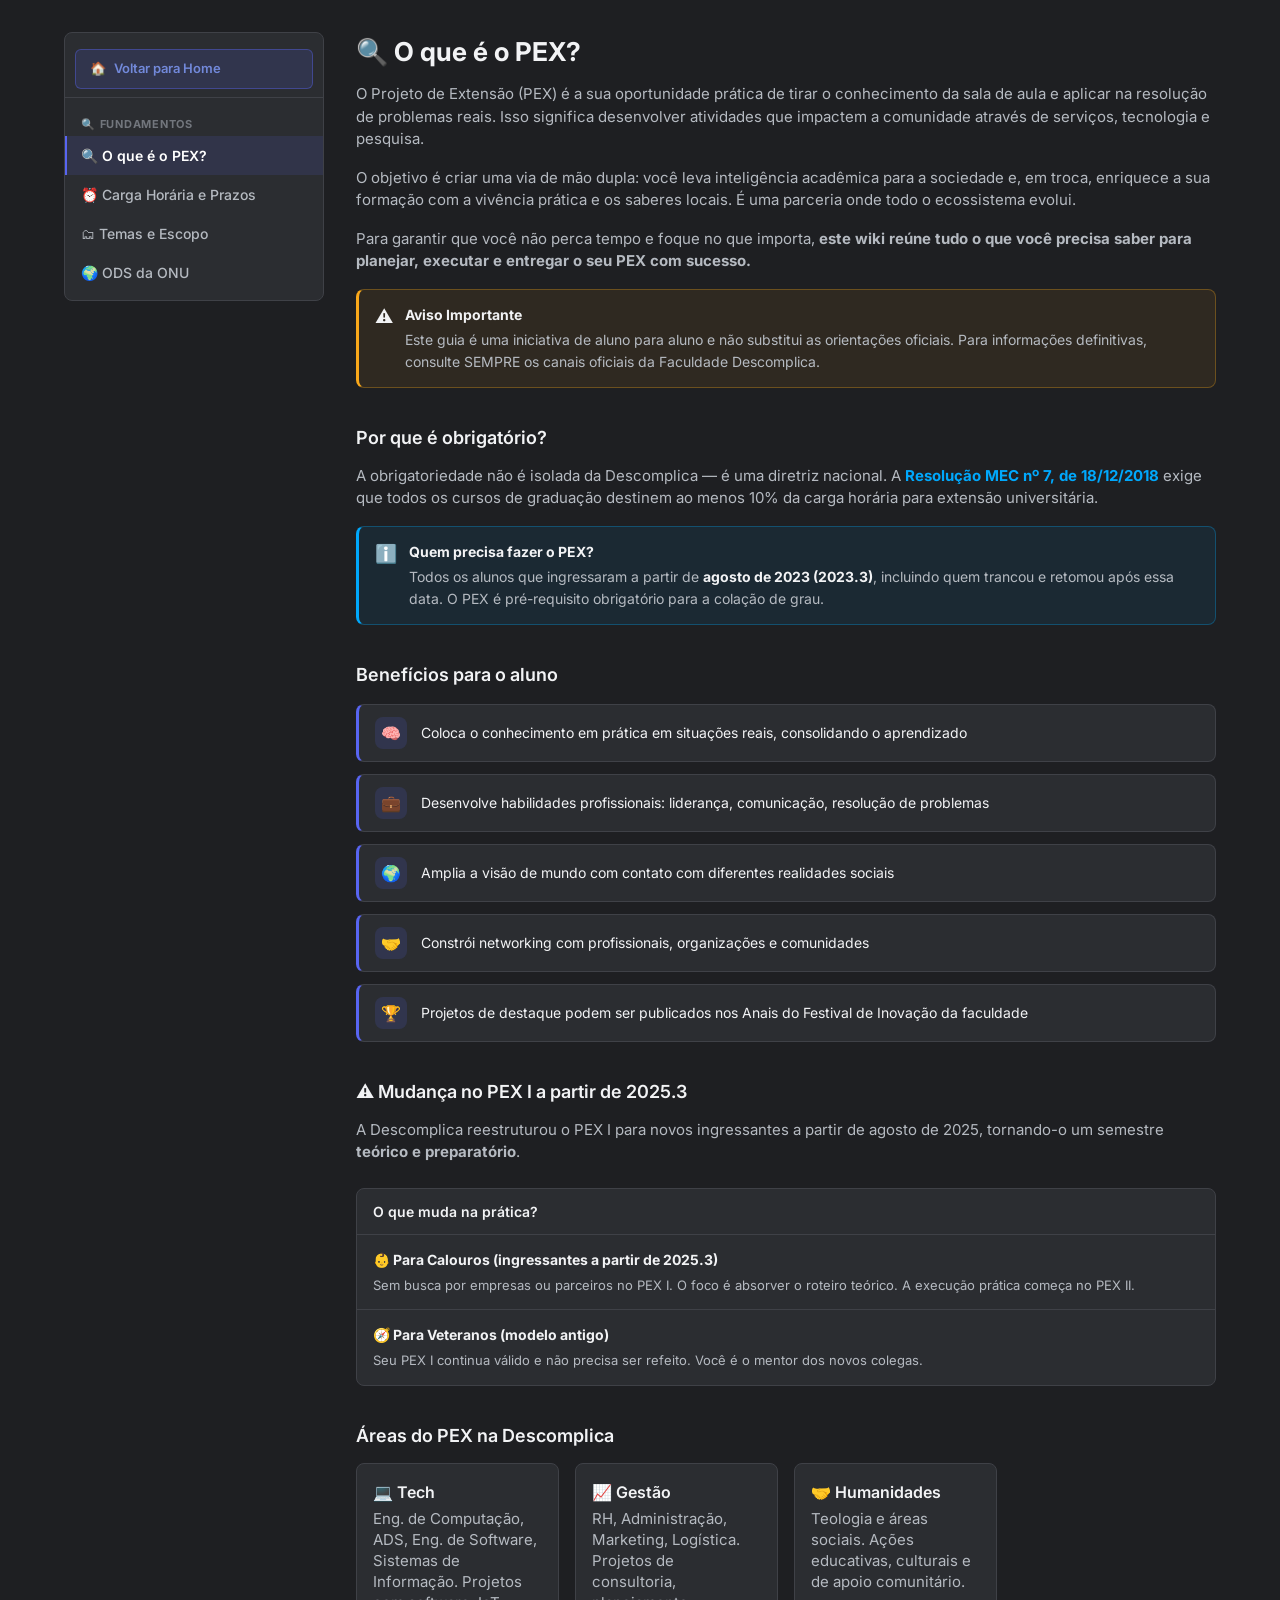
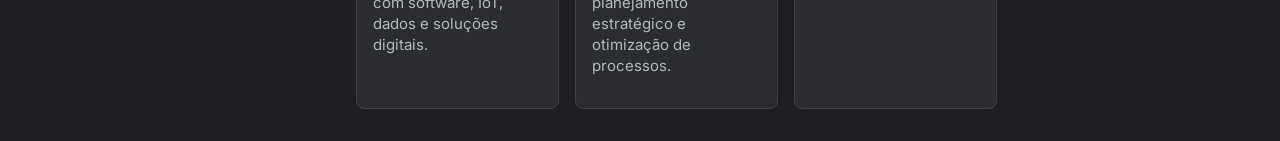
==== commit de61b6ef: "feat: Add interactive view switching, prompt copy button, and ODS modal functionality." ====
--- a/guia-pex.html
+++ b/guia-pex.html
@@ -130,6 +130,7 @@
                     <li><a class="sidebar-nav-item active" data-view="introducao" href="#introducao">🔍 O que é o PEX?</a></li>
                     <li><a class="sidebar-nav-item" data-view="carga-horaria" href="#carga-horaria">⏰ Carga Horária e Prazos</a></li>
                     <li><a class="sidebar-nav-item" data-view="temas" href="#temas">🗂 Temas e Escopo</a></li>
+                    <li><a class="sidebar-nav-item" data-view="ods" href="#ods">🌍 ODS da ONU</a></li>
                 </ul>
             </nav>
 
@@ -139,7 +140,8 @@
                 <ul class="sidebar-nav">
                     <li><a class="sidebar-nav-item" data-view="funcionalidades" href="#funcionalidades">📦 Relatório e Evidências</a></li>
                     <li><a class="sidebar-nav-item" data-view="criterios" href="#criterios">📊 Critérios de Avaliação</a></li>
-                    <li><a class="sidebar-nav-item" data-view="submissao" href="#submissao">📥 Submissão Final</a></li>
+                    <li><a class="sidebar-nav-item" data-view="submissao" href="#submissao">📥 Envio Final</a></li>
+                    <li><a class="sidebar-nav-item" data-view="modelos" href="#modelos">📁 Modelos PEX</a></li>
                 </ul>
             </nav>
 
@@ -165,7 +167,9 @@
             <!-- VIEW: Introdução -->
             <section class="view-section is-active" id="introducao">
                 <h1>🔍 O que é o PEX?</h1>
-                <p>O Projeto de Extensão (PEX) é a ponte entre o conhecimento acadêmico e o impacto real na sociedade. Criado com base no <strong>Guia Definitivo</strong> elaborado por Carlos Henrique (monitor da disciplina), este wiki reúne tudo que você precisa saber para planejar, executar e entregar seu PEX com sucesso.</p>
+                <p>O Projeto de Extensão (PEX) é a sua oportunidade prática de tirar o conhecimento da sala de aula e aplicar na resolução de problemas reais. Isso significa desenvolver atividades que impactem a comunidade através de serviços, tecnologia e pesquisa.</p>
+                <p>O objetivo é criar uma via de mão dupla: você leva inteligência acadêmica para a sociedade e, em troca, enriquece a sua formação com a vivência prática e os saberes locais. É uma parceria onde todo o ecossistema evolui.</p>
+                <p>Para garantir que você não perca tempo e foque no que importa, <strong>este wiki reúne tudo o que você precisa saber para planejar, executar e entregar o seu PEX com sucesso.</strong></p>
 
                 <div class="callout callout-warning">
                     <span class="callout-icon">⚠️</span>
@@ -176,7 +180,7 @@
                 </div>
 
                 <h2>Por que é obrigatório?</h2>
-                <p>A obrigatoriedade não é isolada da Descomplica — é uma diretriz nacional. A <strong>Resolução MEC nº 7, de 18/12/2018</strong> exige que todos os cursos de graduação destinem ao menos 10% da carga horária para extensão universitária.</p>
+                <p>A obrigatoriedade não é isolada da Descomplica — é uma diretriz nacional. A <a href="https://portal.mec.gov.br/index.php?option=com_docman&view=download&alias=105102-rces007-18&Itemid=30192" target="_blank" rel="noopener noreferrer"><strong>Resolução MEC nº 7, de 18/12/2018</strong></a> exige que todos os cursos de graduação destinem ao menos 10% da carga horária para extensão universitária.</p>
 
                 <div class="callout callout-info">
                     <span class="callout-icon">ℹ️</span>
@@ -187,12 +191,27 @@
                 </div>
 
                 <h2>Benefícios para o aluno</h2>
-                <ul class="checklist">
-                    <li class="checklist-item"><input type="checkbox"><span>Coloca o conhecimento em prática em situações reais, consolidando o aprendizado</span></li>
-                    <li class="checklist-item"><input type="checkbox"><span>Desenvolve habilidades profissionais: liderança, comunicação, resolução de problemas</span></li>
-                    <li class="checklist-item"><input type="checkbox"><span>Amplia a visão de mundo com contato com diferentes realidades sociais</span></li>
-                    <li class="checklist-item"><input type="checkbox"><span>Constrói networking com profissionais, organizações e comunidades</span></li>
-                    <li class="checklist-item"><input type="checkbox"><span>Projetos de destaque podem ser publicados nos Anais do Festival de Inovação da faculdade</span></li>
+                <ul class="benefit-list">
+                    <li class="benefit-item">
+                        <span class="benefit-icon">🧠</span>
+                        <span>Coloca o conhecimento em prática em situações reais, consolidando o aprendizado</span>
+                    </li>
+                    <li class="benefit-item">
+                        <span class="benefit-icon">💼</span>
+                        <span>Desenvolve habilidades profissionais: liderança, comunicação, resolução de problemas</span>
+                    </li>
+                    <li class="benefit-item">
+                        <span class="benefit-icon">🌍</span>
+                        <span>Amplia a visão de mundo com contato com diferentes realidades sociais</span>
+                    </li>
+                    <li class="benefit-item">
+                        <span class="benefit-icon">🤝</span>
+                        <span>Constrói networking com profissionais, organizações e comunidades</span>
+                    </li>
+                    <li class="benefit-item">
+                        <span class="benefit-icon">🏆</span>
+                        <span>Projetos de destaque podem ser publicados nos Anais do Festival de Inovação da faculdade</span>
+                    </li>
                 </ul>
 
                 <h2>⚠️ Mudança no PEX I a partir de 2025.3</h2>
@@ -299,7 +318,7 @@
 
             <!-- VIEW: Carga Horária -->
             <section class="view-section" id="carga-horaria">
-                <h1>Carga Horária e Prazos</h1>
+                <h1>⏰ Carga Horária e Prazos</h1>
                 <p>Compreender o cronograma é a etapa crítica inicial. Reserve a carga horária em sua rotina acadêmica com antecedência. A entrega atrasada de relatórios resultará na não emissão de conceito para o período.</p>
 
                 <div class="structured-block">
@@ -314,23 +333,21 @@
                             <div class="field-input-mock">Divida as horas em 3 fases: Planejamento (20%), Execução (60%) e Documentação (20%).</div>
                         </div>
                         <div class="field-group">
-                            <span class="field-label">Prazo de Submissão Final</span>
-                            <div class="field-input-mock">Consulte o cronograma semestral disponível no Moodle da instituição.</div>
-                        </div>
-                    </div>
-                </div>
-
-                <div class="structured-block">
-                    <div class="block-header"><span>Consequências de Atraso</span></div>
-                    <div class="block-content" style="padding:0">
-                        <div style="padding:14px 16px; border-bottom:1px solid var(--border-color)">
-                            <strong style="color:var(--text-primary); display:block; margin-bottom:4px">Relatório Parcial em Atraso</strong>
-                            <span style="color:var(--text-secondary); font-size:13px">Desconto proporcional na nota da etapa correspondente.</span>
-                        </div>
-                        <div style="padding:14px 16px">
-                            <strong style="color:var(--text-primary); display:block; margin-bottom:4px">Relatório Final em Atraso</strong>
-                            <span style="color:var(--text-secondary); font-size:13px">Reprovação automática no componente curricular do PEX no semestre vigente.</span>
-                        </div>
+                            <span class="field-label">Prazo de Envio Final</span>
+                            <div class="field-input-mock">Geralmente até o final do semestre, porém consulte o calendário acadêmico.</div>
+                        </div>
+                    </div>
+                </div>
+
+                <div class="callout callout-danger" style="margin-top: var(--spacing-xl);">
+                    <span class="callout-icon">🚨</span>
+                    <div class="callout-body">
+                        <strong>Avisos Críticos e Consequências</strong>
+                        <ul style="margin-top: 12px; padding-left: 20px; display: flex; flex-direction: column; gap: 8px;">
+                            <li><strong>Envio Único e Definitivo:</strong> Não existe a possibilidade de 'entrega parcial' ou rascunho. O envio do seu relatório na Plataforma de Aulas é único. Revise tudo antes de clicar em enviar.</li>
+                            <li><strong>Risco de DP (Dependência):</strong> Perder o prazo final de entrega ou não atingir a nota mínima resultará em reprovação direta, obrigando você a cursar a DP da disciplina de Projeto de Extensão.</li>
+                            <li><strong>Bloqueio de Formatura:</strong> O PEX é uma exigência obrigatória do MEC. Se você chegar ao final do curso sem concluir todas as fases do PEX, você não poderá colar grau e não receberá o seu diploma.</li>
+                        </ul>
                     </div>
                 </div>
             </section>
@@ -338,68 +355,109 @@
             <!-- VIEW: Temas -->
             <section class="view-section" id="temas">
                 <h1>Temas e Escopo do Projeto</h1>
-                <p>O PEX deve oferecer valor real e impacto prático. Projetos essencialmente teóricos não atendem à métrica de avaliação. Escolha um escopo aplicável à sua área de formação.</p>
-
-                <div class="structured-block">
-                    <div class="block-header"><span>Como escolher um bom tema</span></div>
-                    <div class="block-content">
-                        <div class="field-group">
-                            <span class="field-label">Passo 1 — Identifique um problema real</span>
-                            <div class="field-input-mock">Mapeie um problema da comunidade que pode ser mitigado pelos conhecimentos do seu curso (ex: sistemas, saúde, finanças, educação).</div>
-                        </div>
-                        <div class="field-group">
-                            <span class="field-label">Passo 2 — Defina o público-alvo</span>
-                            <div class="field-input-mock">Documente o perfil do grupo que será diretamente beneficiado (ex: jovens de escola pública, MEIs da região, idosos em ILPI).</div>
-                        </div>
-                        <div class="field-group">
-                            <span class="field-label">Passo 3 — Valide com o orientador</span>
-                            <div class="field-input-mock">Apresente a proposta de tema ao tutor antes de começar. A aprovação prévia é recomendada para evitar retrabalho.</div>
-                        </div>
-                    </div>
-                </div>
-
-                <div class="structured-block">
-                    <div class="block-header"><span>Exemplos de Temas por Área</span></div>
-                    <div class="block-content" style="padding:0">
-                        <div style="padding:14px 16px; border-bottom:1px solid var(--border-color)">
-                            <strong style="color:var(--text-primary); display:block; margin-bottom:4px">Tecnologia da Informação</strong>
-                            <span style="color:var(--text-secondary); font-size:13px">Desenvolvimento de aplicativo para ONG, sistema de agendamento para pequeno negócio, automação de processos manuais.</span>
-                        </div>
-                        <div style="padding:14px 16px; border-bottom:1px solid var(--border-color)">
-                            <strong style="color:var(--text-primary); display:block; margin-bottom:4px">Administração / Gestão</strong>
-                            <span style="color:var(--text-secondary); font-size:13px">Consultoria financeira para MEI, implantação de processos em associação comunitária.</span>
-                        </div>
-                        <div style="padding:14px 16px">
-                            <strong style="color:var(--text-primary); display:block; margin-bottom:4px">Marketing / Design</strong>
-                            <span style="color:var(--text-secondary); font-size:13px">Campanha de comunicação social, identidade visual para negócio local emergente.</span>
-                        </div>
-                    </div>
+                <p>O PEX deve oferecer valor real e impacto prático focado em resolver problemas da comunidade usando a tecnologia. Abaixo está o escopo básico do desenvolvimento de um projeto de Extensão em Computação.</p>
+
+                <div class="step-grid">
+                    <div class="step-card">
+                        <div class="step-header">
+                            <span class="step-number">1</span>
+                            <h3>Diagnóstico (O Problema)</h3>
+                        </div>
+                        <p>Visite uma ONG, escola ou pequena empresa e identifique gargalos tecnológicos. Exemplo: A instituição faz o controle de doações no caderno ou não possui presença digital para captação.</p>
+                    </div>
+
+                    <div class="step-card">
+                        <div class="step-header">
+                            <span class="step-number">2</span>
+                            <h3>Arquitetura (A Solução)</h3>
+                        </div>
+                        <p>Utilize o que aprendeu no curso para desenhar uma solução viável. Exemplo: Desenvolver um sistema web de agendamento, um app de controle de estoque ou um painel de BI (DataViz) simples.</p>
+                    </div>
+
+                    <div class="step-card">
+                        <div class="step-header">
+                            <span class="step-number">3</span>
+                            <h3>Validação (O Alinhamento)</h3>
+                        </div>
+                        <p>Apresente a proposta tecnológica (protótipo ou ideia) para o responsável do local. Confirme se a solução atende à realidade deles e assine o Termo de Autorização obrigatório.</p>
+                    </div>
+
+                    <div class="step-card">
+                        <div class="step-header">
+                            <span class="step-number">4</span>
+                            <h3>Deploy e Evidências (A Entrega)</h3>
+                        </div>
+                        <p>Coloque o projeto para rodar. Documente tudo com fotos suas no local (obrigatório) e tire prints das telas do sistema funcionando para anexar no seu Relatório Final.</p>
+                    </div>
+                </div>
+
+                <div class="callout callout-inspiration" style="margin-top: var(--spacing-xl);">
+                    <span class="callout-icon">💡</span>
+                    <div class="callout-body">
+                        <strong>Ideias de Projetos (Área Tech)</strong>
+                        <ul style="margin-top: 12px; padding-left: 20px; display: flex; flex-direction: column; gap: 8px;">
+                            <li><strong>Gestão e Otimização:</strong> Desenvolvimento de um sistema web (CRUD) para controle de estoque ou gestão de doações numa ONG local.</li>
+                            <li><strong>Presença Digital:</strong> Criação de um website institucional responsivo ou aplicação mobile para uma associação de bairro captar voluntários.</li>
+                            <li><strong>Inclusão Digital:</strong> Planejamento e execução de oficinas de introdução à lógica de programação ou segurança online para jovens em escolas públicas.</li>
+                            <li><strong>Automação de Processos:</strong> Implementação de um sistema de agendamento online ou de triagem de atendimento para uma clínica popular ou pequeno comércio.</li>
+                        </ul>
+                    </div>
+                </div>
+            </section>
+
+            <!-- VIEW: ODS da ONU -->
+            <section class="view-section" id="ods">
+                <h1>🌍 Objetivos de Desenvolvimento Sustentável (ODS)</h1>
+                <p>Todo Projeto de Extensão (PEX) precisa obrigatoriamente estar vinculado a pelo menos um ODS da ONU para ter validade e comprovar o seu impacto real na sociedade.</p>
+
+                <div class="callout callout-inspiration" style="margin-top: var(--spacing-md);">
+                    <span class="callout-icon">💡</span>
+                    <div class="callout-body">
+                        <strong>Foco em Tecnologia</strong>
+                        <p style="margin-top: 4px; font-size: 13px; color: var(--text-secondary);">Para alunos de TI, os ODS mais comuns a serem trabalhados incluem o <strong>ODS 4 (Educação de Qualidade)</strong> através de ações de inclusão digital e oficinas, e o <strong>ODS 9 (Indústria, Inovação e Infraestrutura)</strong> através da criação de plataformas, softwares e automação de processos para solucionar dores locais.</p>
+                    </div>
+                </div>
+
+                <div class="ods-grid">
+                    <div class="ods-card">1. Erradicação da Pobreza</div>
+                    <div class="ods-card">2. Fome Zero e Agr. Sustentável</div>
+                    <div class="ods-card">3. Saúde e Bem-Estar</div>
+                    <div class="ods-card">4. Educação de Qualidade</div>
+                    <div class="ods-card">5. Igualdade de Gênero</div>
+                    <div class="ods-card">6. Água Potável e Saneamento</div>
+                    <div class="ods-card">7. Energia Limpa e Acessível</div>
+                    <div class="ods-card">8. Trabalho Decente e Crescimento</div>
+                    <div class="ods-card">9. Indústria e Inovação</div>
+                    <div class="ods-card">10. Redução das Desigualdades</div>
+                    <div class="ods-card">11. Cidades Sustentáveis</div>
+                    <div class="ods-card">12. Consumo Responsável</div>
+                    <div class="ods-card">13. Mudança Global do Clima</div>
+                    <div class="ods-card">14. Vida na Água</div>
+                    <div class="ods-card">15. Vida Terrestre</div>
+                    <div class="ods-card">16. Paz e Justiça Eficazes</div>
+                    <div class="ods-card">17. Parcerias e Implementação</div>
                 </div>
             </section>
 
             <!-- VIEW: Funcionalidades -->
             <section class="view-section" id="funcionalidades">
-                <h1>Funcionalidades e Entregáveis</h1>
-                <p>Cada projeto deve obedecer a um escopo mínimo de entregáveis documentais e práticos, independente da área de formação.</p>
+                <h1>Relatório e Evidências</h1>
+                <p>O seu projeto deve ser documentado e comprovado através de um pacote único de entrega.</p>
 
                 <div class="structured-block">
                     <div class="block-header"><span>Entregáveis Obrigatórios</span></div>
                     <div class="block-content">
                         <div class="field-group">
-                            <span class="field-label">Relatório Parcial</span>
-                            <div class="field-input-mock">Documento ABNT descrevendo o planejamento, diagnóstico da situação e cronograma de execução. Entregue no meio do semestre.</div>
-                        </div>
-                        <div class="field-group">
-                            <span class="field-label">Relatório Final</span>
-                            <div class="field-input-mock">Documento completo com justificativa, metodologia, resultados obtidos, discussão e conclusão. Formato ABNT obrigatório.</div>
+                            <span class="field-label">Relatório Único (ABNT)</span>
+                            <div class="field-input-mock">Documento completo contendo planejamento, diagnóstico, justificativa, metodologia, resultados, discussão e conclusão. O formato ABNT é estritamente obrigatório. Envio realizado de uma só vez no final do semestre.</div>
                         </div>
                         <div class="field-group">
                             <span class="field-label">Anexos e Evidências</span>
-                            <div class="field-input-mock">Capturas de tela, fotos da ação em campo, links de repositório de código, assinaturas de participantes (quando aplicável).</div>
+                            <div class="field-input-mock">Capturas de tela do sistema, fotos suas atuando no local da ação e links para o repositório de código. Tudo deve ir anexado ao final do seu relatório.</div>
                         </div>
                         <div class="field-group">
-                            <span class="field-label">Formulário de Horas</span>
-                            <div class="field-input-mock">Diário de atividades com data, descrição e horas dedicadas. Assinado pelo responsável da entidade parceira (se houver).</div>
+                            <span class="field-label">Termo de Autorização</span>
+                            <div class="field-input-mock">Documento oficial assinado pelo responsável da entidade parceira (ONG, escola, empresa), autorizando a realização do projeto no local. Deve ser anexado junto ao relatório.</div>
                         </div>
                     </div>
                 </div>
@@ -442,11 +500,11 @@
 
             <!-- VIEW: Submissão -->
             <section class="view-section" id="submissao">
-                <h1>Submissão Final</h1>
-                <p>Após concluir toda a execução e documentação do projeto, siga as etapas abaixo para a submissão formal e garantir a aprovação no componente curricular.</p>
+                <h1>Envio Final</h1>
+                <p>Após concluir toda a execução e documentação do projeto, siga as etapas abaixo para o envio formal e garantir a aprovação no componente curricular.</p>
 
                 <div class="structured-block">
-                    <div class="block-header"><span>Passo a Passo da Submissão</span></div>
+                    <div class="block-header"><span>Passo a Passo do Envio</span></div>
                     <div class="block-content">
                         <div class="field-group">
                             <span class="field-label">Etapa 1 — Conversão para PDF</span>
@@ -458,11 +516,11 @@
                         </div>
                         <div class="field-group">
                             <span class="field-label">Etapa 3 — Upload na Plataforma</span>
-                            <div class="field-input-mock">Acesse o Moodle → Disciplina PEX → Tarefa de Submissão Final → Anexe o PDF e confirme o envio.</div>
+                            <div class="field-input-mock">Acesse o Disciplinas → Projeto de Extensão → Guia Definitivo do Projeto de Extensão → Anexe o PDF e confirme o envio.</div>
                         </div>
                         <div class="field-group">
-                            <span class="field-label">Etapa 4 — Confirmação por E-mail</span>
-                            <div class="field-input-mock">Você receberá um e-mail automático de confirmação após o envio bem-sucedido. Guarde esse e-mail como comprovante.</div>
+                            <span class="field-label">Etapa 4 — Confirmação por Print</span>
+                            <div class="field-input-mock">Tire print para confirmação. Como a instituição não avisa você que deu certo, é melhor guardar um print para caso precise comprovar que enviou dentro do prazo.</div>
                         </div>
                     </div>
                 </div>
@@ -482,18 +540,34 @@
                         <label for="check-anexos"><span>Anexos e evidências incluídos e nomeados corretamente</span></label>
                     </li>
                     <li class="checklist-item">
-                        <input type="checkbox" id="check-formulario">
-                        <label for="check-formulario"><span>Formulário de horas assinado digitalizado em PDF junto ao relatório</span></label>
+                        <input type="checkbox" id="check-termo">
+                        <label for="check-termo"><span>Termo de Autorização assinado e anexado junto ao relatório</span></label>
                     </li>
                     <li class="checklist-item">
                         <input type="checkbox" id="check-plagio">
                         <label for="check-plagio"><span>Taxa de similaridade no Turnitin/Copyspider abaixo de 25%</span></label>
                     </li>
                     <li class="checklist-item">
-                        <input type="checkbox" id="check-email">
-                        <label for="check-email"><span>E-mail de confirmação de envio recebido e salvo como comprovante</span></label>
+                        <input type="checkbox" id="check-print">
+                        <label for="check-print"><span>Print da tela de confirmação de envio salvo como comprovante (não há aviso por e-mail)</span></label>
                     </li>
                 </ul>
+            </section>
+
+            <!-- VIEW: Modelos PEX -->
+            <section class="view-section" id="modelos">
+                <h1>📁 Modelos PEX</h1>
+                <p>Nesta seção você encontrará os templates oficiais de cada projeto para baixar e preencher. Facilita o desenvolvimento do seu Relatório Final mantendo o padrão exigido.</p>
+
+                <div class="structured-block">
+                    <div class="block-header"><span>Arquivos base</span></div>
+                    <div class="block-content">
+                        <div class="field-group">
+                            <span class="field-label" style="color: #faa81a;">Em breve</span>
+                            <div class="field-input-mock">Os modelos serão disponibilizados nesta lista assim que liberados por <a href="https://github.com/zAstergun" target="_blank" rel="noopener noreferrer" style="color: #5865f2; font-weight: 500; text-decoration: none;">Aster</a>.</div>
+                        </div>
+                    </div>
+                </div>
             </section>
 
             <!-- ════════════════════════════════════════ -->
@@ -569,7 +643,7 @@
                 <h1>📋 Missão PEX II</h1>
                 <p>É hora do primeiro contato real com o campo. Você vai identificar uma organização parceira, apresentar o PEX, realizar o diagnóstico e construir o plano de ação inicial.</p>
 
-                <a class="download-btn" href="assets/Roteiro Ciência da Computação II - PEX.docx.pdf" download>
+                <a class="download-btn" href="assets/Roteiro Ciência da Computação II - PEX.pdf" download>
                     <span class="download-icon">📄</span> Baixar Roteiro Oficial — PEX II (PDF)
                 </a>
 
@@ -637,7 +711,7 @@
                 <h1>📋 Missão PEX III</h1>
                 <p>Com o diagnóstico em mãos, é hora de aprofundar a análise. Você vai identificar as causas raiz dos problemas, mapear fatores críticos e propor estratégias concretas de intervenção.</p>
 
-                <a class="download-btn" href="assets/Roteiro Ciência da Computação III - PEX.docx.pdf" download>
+                <a class="download-btn" href="assets/Roteiro Ciência da Computação III - PEX.pdf" download>
                     <span class="download-icon">📄</span> Baixar Roteiro Oficial — PEX III (PDF)
                 </a>
 
@@ -703,7 +777,7 @@
                 <h1>📋 Missão PEX IV</h1>
                 <p>Fase de imersão em dados. Você vai estruturar um plano de coleta, ir a campo coletar informações reais e transformá-las em um relatório técnico ou dossê consolidado.</p>
 
-                <a class="download-btn" href="assets/Roteiro Ciência da Computação IV - PEX.docx.pdf" download>
+                <a class="download-btn" href="assets/Roteiro Ciência da Computação IV - PEX.pdf" download>
                     <span class="download-icon">📄</span> Baixar Roteiro Oficial — PEX IV (PDF)
                 </a>
 
@@ -767,7 +841,7 @@
                 <h1>📋 Missão PEX V</h1>
                 <p>É hora de planejar e testar. Você vai estruturar o projeto completo com cronograma e indicadores, e executar um piloto em menor escala para validar a proposta antes do deploy final.</p>
 
-                <a class="download-btn" href="assets/Roteiro Ciência da Computação V - PEX.docx.pdf" download>
+                <a class="download-btn" href="assets/Roteiro Ciência da Computação V - PEX.pdf" download>
                     <span class="download-icon">📄</span> Baixar Roteiro Oficial — PEX V (PDF)
                 </a>
 
@@ -1055,6 +1129,23 @@
     </div><!-- /.internal-layout -->
 </main>
 
+<!-- ── ODS Modal (Dynamic) ─────────────────────────────────── -->
+<div id="ods-modal" class="modal hidden">
+    <div class="modal-content">
+        <button id="ods-modal-close" class="modal-close" aria-label="Fechar modal">&times;</button>
+        <h3 id="ods-modal-title" class="modal-title">Título ODS</h3>
+        <p id="ods-modal-desc" class="modal-desc">Descrição ODS</p>
+        <div class="callout callout-inspiration" style="margin-top: 0; margin-bottom: 0;">
+            <span class="callout-icon">💡</span>
+            <div class="callout-body">
+                <strong>Exemplo Tech</strong>
+                <p id="ods-modal-tech" style="margin-top: 4px; font-size: 13px; color: var(--text-secondary);">Exemplo tech</p>
+            </div>
+        </div>
+    </div>
+</div>
+
+
 <script src="js/main.js"></script>
 </body>
 </html>
--- a/css/styles.css
+++ b/css/styles.css
@@ -355,6 +355,48 @@
   font-size: 16px;
 }
 
+/* ── Benefit List Component ─────────────────────────────────── */
+.benefit-list {
+  list-style: none;
+  padding: 0;
+  margin: var(--spacing-md) 0 var(--spacing-xl);
+  display: flex;
+  flex-direction: column;
+  gap: 12px;
+}
+
+.benefit-item {
+  display: flex;
+  align-items: center;
+  background-color: var(--bg-card);
+  border: 1px solid var(--border-color);
+  border-left: 3px solid #5865F2; /* Destaque lateral Discord-style */
+  border-radius: var(--radius-md);
+  padding: 12px 16px;
+  color: var(--text-primary);
+  font-size: 14px;
+  line-height: 1.5;
+  transition: transform 0.2s, background-color 0.2s;
+}
+
+.benefit-item:hover {
+  transform: translateX(4px);
+  background-color: var(--bg-card-hover);
+}
+
+.benefit-icon {
+  display: flex;
+  align-items: center;
+  justify-content: center;
+  width: 32px;
+  height: 32px;
+  background-color: rgba(88,101,242,0.15);
+  border-radius: 8px;
+  margin-right: 14px;
+  font-size: 16px;
+  flex-shrink: 0;
+}
+
 
 /* ── Checklist Component ─────────────────────────────────── */
 .checklist {
@@ -479,6 +521,65 @@
   word-break: break-word;
 }
 
+/* ── Step Grid Component ─────────────────────────────────── */
+.step-grid {
+  display: grid;
+  grid-template-columns: repeat(2, 1fr);
+  gap: 16px;
+  margin: var(--spacing-lg) 0;
+}
+
+@media (max-width: 768px) {
+  .step-grid {
+    grid-template-columns: 1fr;
+  }
+}
+
+.step-card {
+  background-color: var(--bg-card);
+  border-radius: var(--radius-md);
+  padding: 18px 20px;
+  border: 1px solid var(--border-color);
+  display: flex;
+  flex-direction: column;
+}
+
+.step-header {
+  display: flex;
+  align-items: center;
+  gap: 12px;
+  margin-bottom: 10px;
+}
+
+.step-number {
+  background-color: #5865f2;
+  color: #ffffff;
+  width: 28px;
+  height: 28px;
+  border-radius: 50%;
+  display: flex;
+  align-items: center;
+  justify-content: center;
+  font-weight: 700;
+  font-size: 14px;
+  flex-shrink: 0;
+}
+
+.step-header h3 {
+  font-size: 16px;
+  font-weight: 700;
+  color: var(--text-primary);
+  margin: 0;
+  line-height: 1.3;
+}
+
+.step-card p {
+  color: var(--text-secondary);
+  font-size: 14px;
+  line-height: 1.5;
+  margin: 0;
+}
+
 /* ── Callout Component ────────────────────────────────────── */
 .callout {
   display: flex;
@@ -502,10 +603,16 @@
   border-left: 3px solid #faa81a;
 }
 
+.callout-inspiration {
+  background-color: rgba(88, 101, 242, 0.1);
+  border: 1px solid rgba(88, 101, 242, 0.3);
+  border-left: 3px solid #5865f2;
+}
+
 .callout-danger {
-  background-color: rgba(237, 66, 69, 0.08);
-  border: 1px solid rgba(237, 66, 69, 0.3);
-  border-left: 3px solid #ed4245;
+  background-color: rgba(218, 55, 60, 0.1);
+  border: 1px solid rgba(218, 55, 60, 0.3);
+  border-left: 3px solid #da373c;
 }
 
 .callout-icon {
@@ -520,7 +627,122 @@
 
 .callout-body strong {
   color: var(--text-primary);
+}
+
+.callout-body strong:first-of-type {
   display: block;
   margin-bottom: 4px;
 }
 
+/* ── ODS Grid Component ─────────────────────────────────── */
+.ods-grid {
+  display: grid;
+  grid-template-columns: repeat(3, 1fr);
+  gap: 12px;
+  margin: var(--spacing-md) 0;
+}
+
+@media (max-width: 768px) {
+  .ods-grid {
+    grid-template-columns: 1fr;
+  }
+}
+
+.ods-card {
+  background-color: var(--bg-card);
+  border: 1px solid var(--border-color);
+  border-radius: var(--radius-sm);
+  padding: 12px 14px;
+  font-size: 13px;
+  color: var(--text-primary);
+  font-weight: 500;
+  display: flex;
+  align-items: center;
+  gap: 10px;
+  cursor: pointer;
+  transition: border-color 0.15s, background-color 0.15s, transform 0.15s;
+}
+
+.ods-card:hover {
+  border-color: rgba(88, 101, 242, 0.4);
+  background-color: rgba(88, 101, 242, 0.05);
+  transform: translateY(-2px);
+}
+
+/* ── Modal Component ─────────────────────────────────────── */
+.modal {
+  position: fixed;
+  top: 0;
+  left: 0;
+  width: 100vw;
+  height: 100vh;
+  background-color: rgba(0, 0, 0, 0.75);
+  display: flex;
+  align-items: center;
+  justify-content: center;
+  z-index: 9999;
+  opacity: 1;
+  transition: opacity 0.2s ease;
+}
+
+.modal.hidden {
+  opacity: 0;
+  pointer-events: none;
+}
+
+.modal-content {
+  background-color: var(--bg-card);
+  width: 90%;
+  max-width: 500px;
+  border-radius: var(--radius-md);
+  padding: 24px;
+  position: relative;
+  border-top: 4px solid #5865f2;
+  box-shadow: 0 10px 30px rgba(0,0,0,0.5);
+  transform: scale(1);
+  transition: transform 0.2s ease;
+}
+
+.modal.hidden .modal-content {
+  transform: scale(0.95);
+}
+
+.modal-close {
+  position: absolute;
+  top: 16px;
+  right: 16px;
+  background: none;
+  border: none;
+  color: var(--text-secondary);
+  font-size: 20px;
+  cursor: pointer;
+  line-height: 1;
+  width: 32px;
+  height: 32px;
+  display: flex;
+  align-items: center;
+  justify-content: center;
+  border-radius: 4px;
+  transition: color 0.15s, background-color 0.15s;
+}
+
+.modal-close:hover {
+  color: var(--text-primary);
+  background-color: rgba(255, 255, 255, 0.1);
+}
+
+.modal-title {
+  font-size: 18px;
+  color: var(--text-primary);
+  margin-top: 0;
+  margin-bottom: 12px;
+  padding-right: 24px;
+  line-height: 1.4;
+}
+
+.modal-desc {
+  font-size: 14px;
+  color: var(--text-secondary);
+  line-height: 1.55;
+  margin-bottom: 20px;
+}
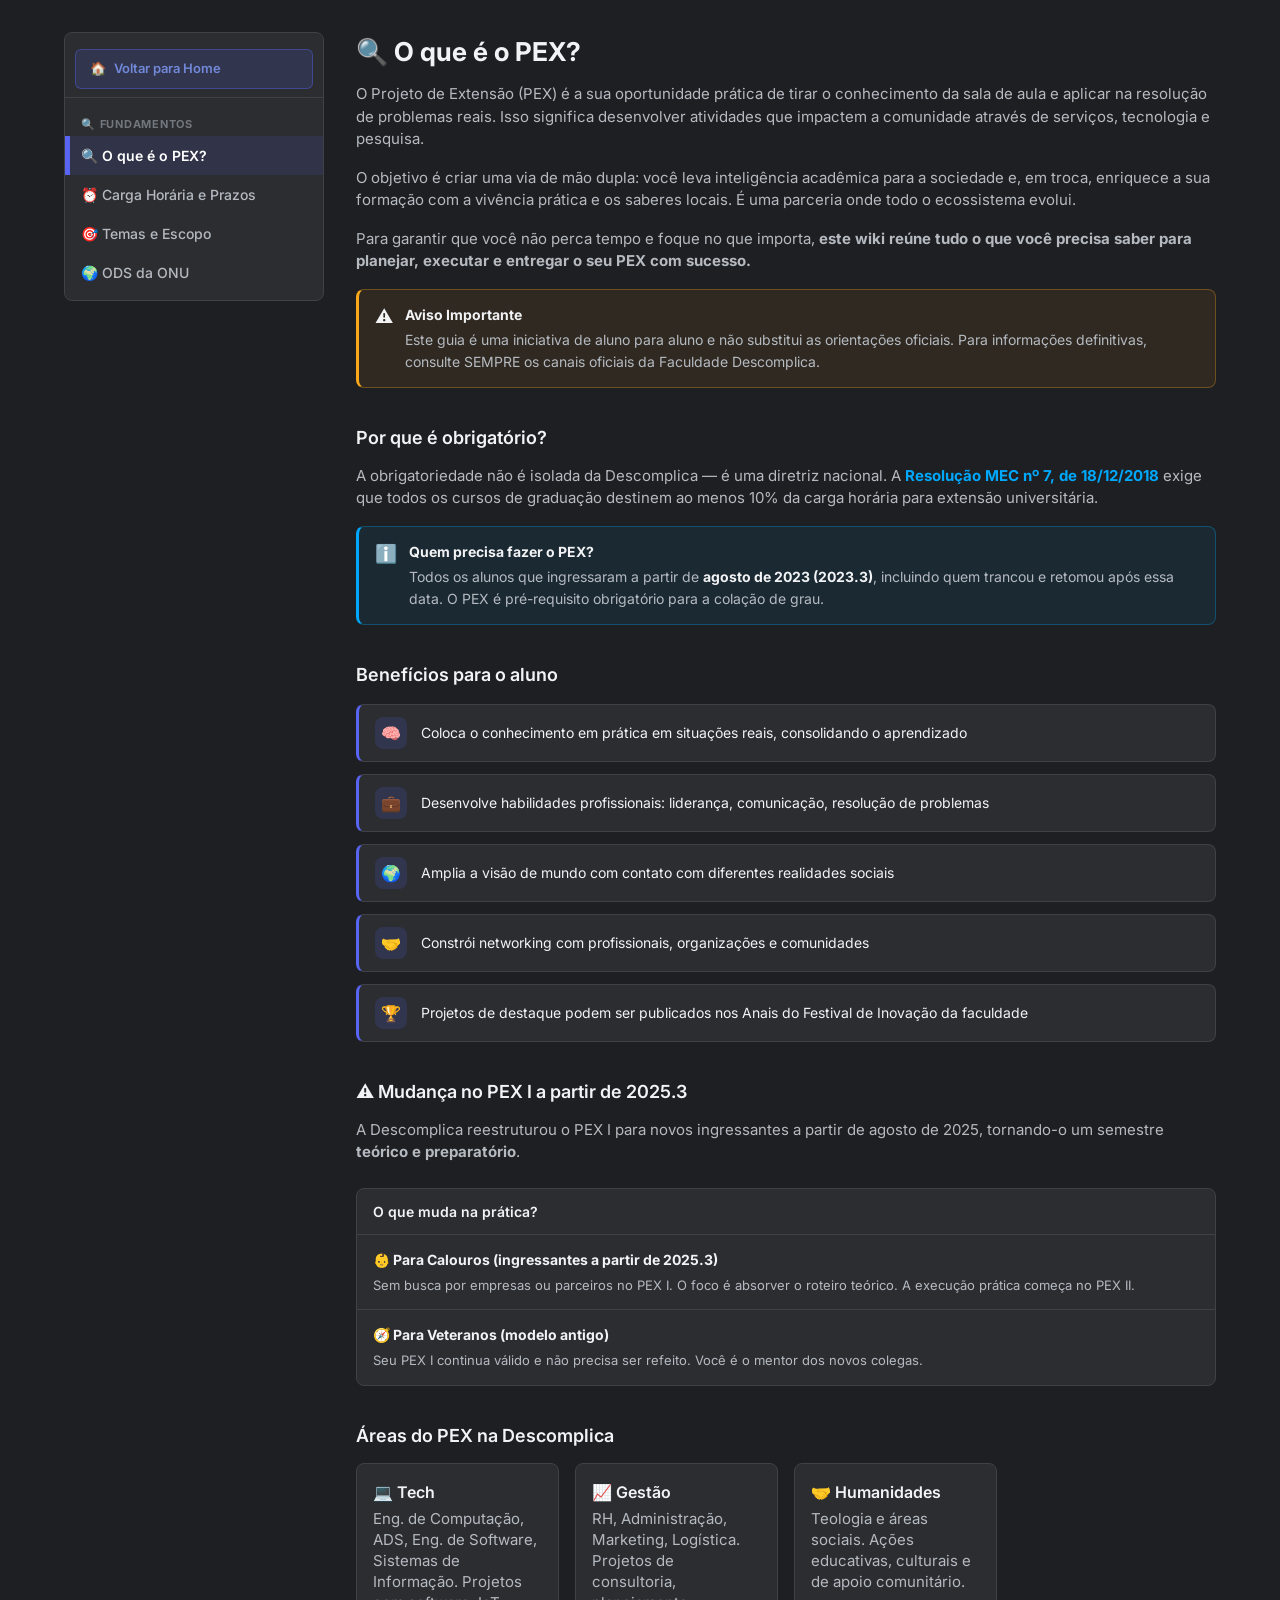
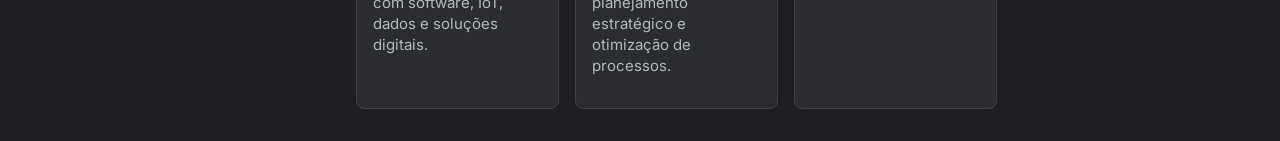
==== commit 964e730d: "feat: Introduce comprehensive styling with `styles.css` and assets, add `README.md`, and update the " ====
--- a/guia-pex.html
+++ b/guia-pex.html
@@ -129,7 +129,7 @@
                 <ul class="sidebar-nav">
                     <li><a class="sidebar-nav-item active" data-view="introducao" href="#introducao">🔍 O que é o PEX?</a></li>
                     <li><a class="sidebar-nav-item" data-view="carga-horaria" href="#carga-horaria">⏰ Carga Horária e Prazos</a></li>
-                    <li><a class="sidebar-nav-item" data-view="temas" href="#temas">🗂 Temas e Escopo</a></li>
+                    <li><a class="sidebar-nav-item" data-view="temas" href="#temas">🎯 Temas e Escopo</a></li>
                     <li><a class="sidebar-nav-item" data-view="ods" href="#ods">🌍 ODS da ONU</a></li>
                 </ul>
             </nav>
--- a/css/styles.css
+++ b/css/styles.css
@@ -243,12 +243,13 @@
 }
 
 .sidebar-nav-item {
+  display: block;
   padding: 8px var(--spacing-md);
   color: var(--text-secondary);
   font-weight: 500;
   cursor: pointer;
-  transition: background 0.2s, color 0.2s;
-  border-left: 2px solid transparent; /* Para active state posterior */
+  text-decoration: none;
+  transition: background 0.2s, color 0.2s, box-shadow 0.2s;
 }
 
 .sidebar-nav-item:hover {
@@ -259,6 +260,7 @@
 .sidebar-nav-item.active {
   background-color: rgba(255, 255, 255, 0.05); /* Slight highlight */
   color: var(--text-primary);
+  box-shadow: inset 3px 0 0 0 #5865f2; /* Sobrepõe sem ocupar espaço físico ou empurrar o texto */
 }
 
 /* Main Content Area */
